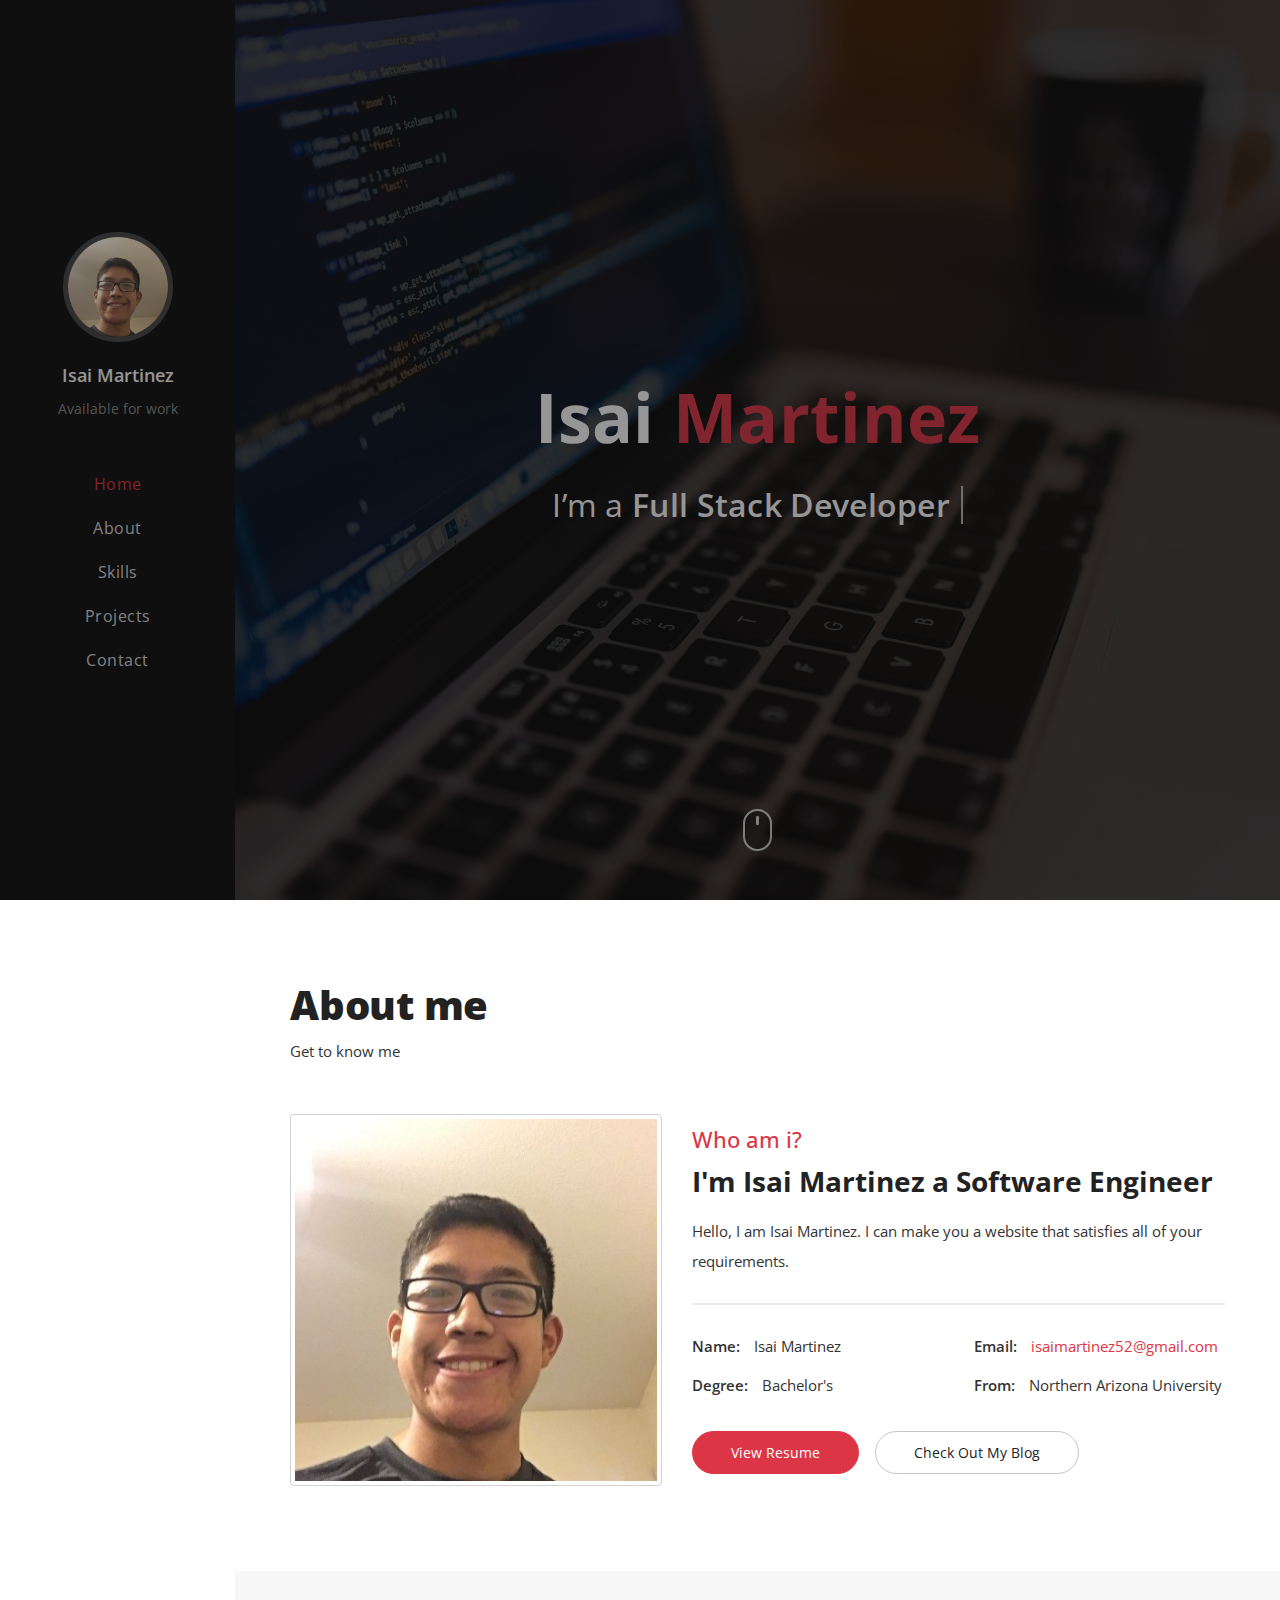
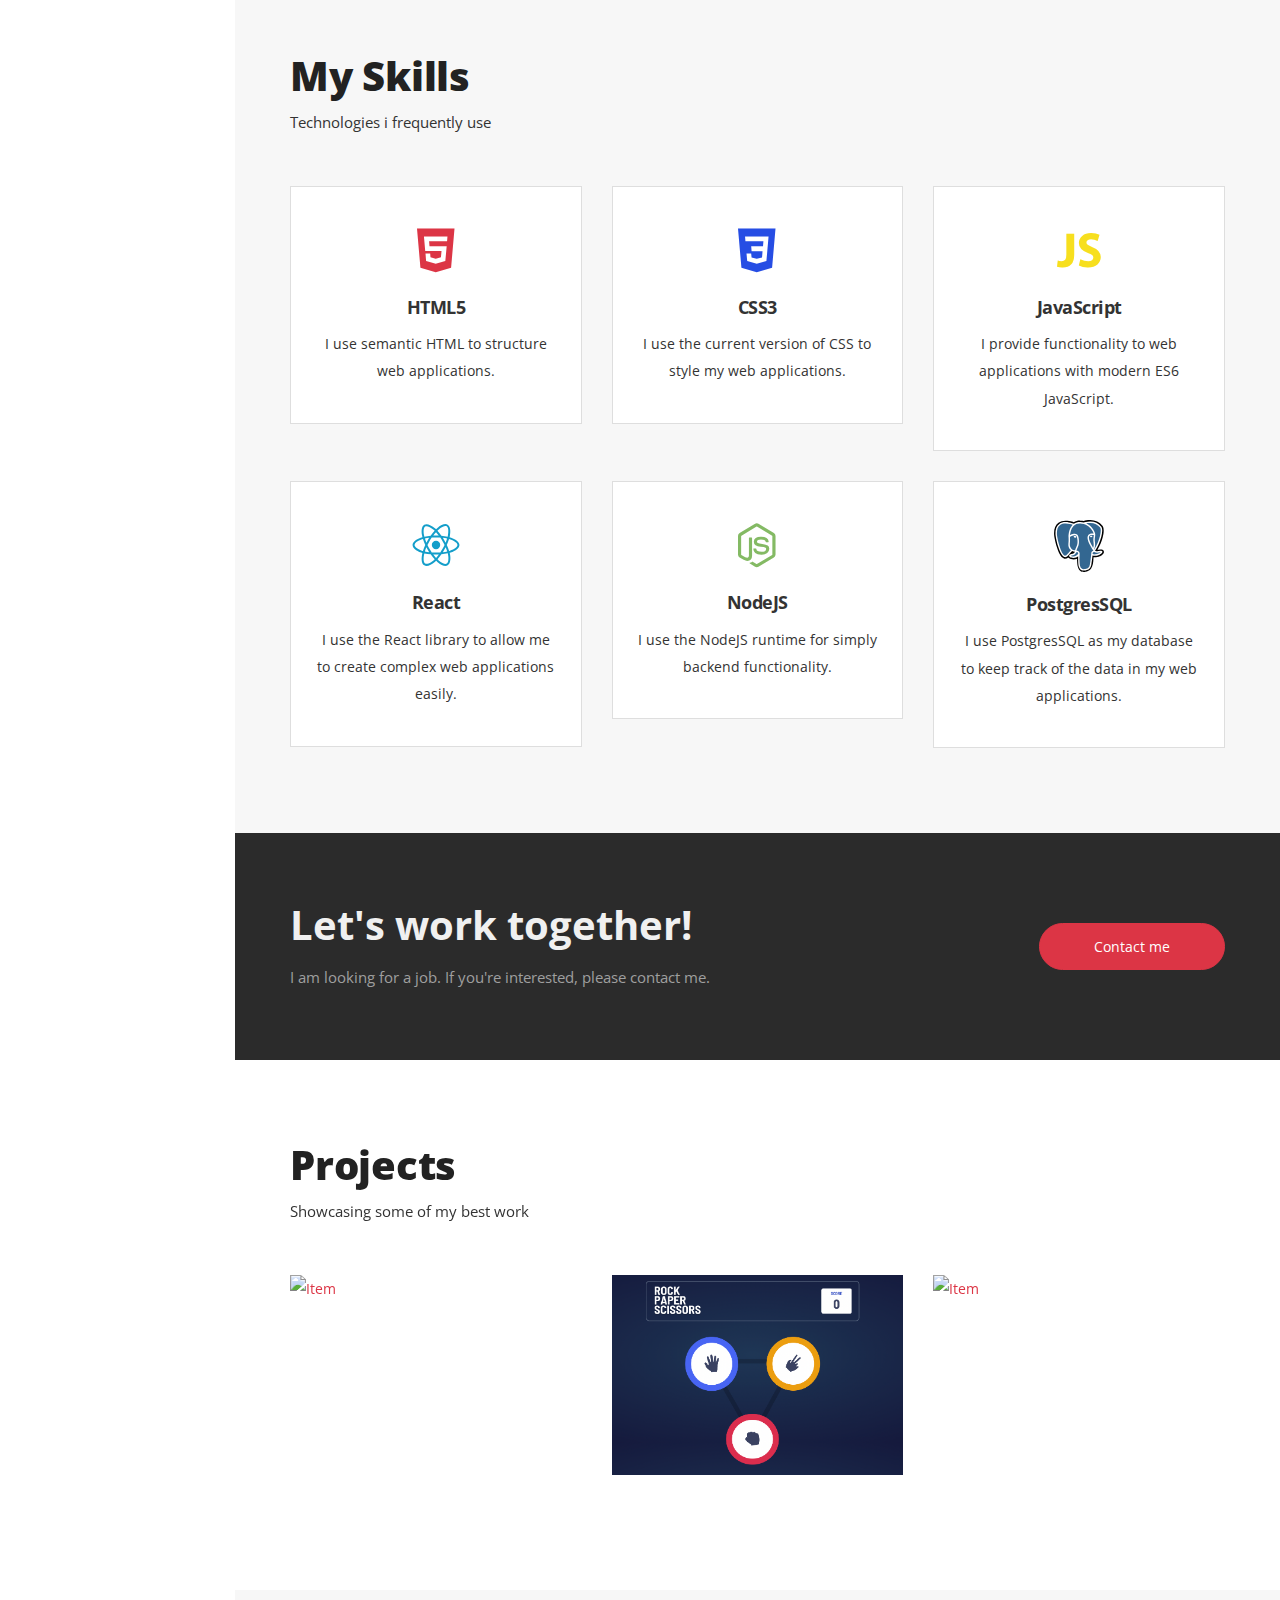
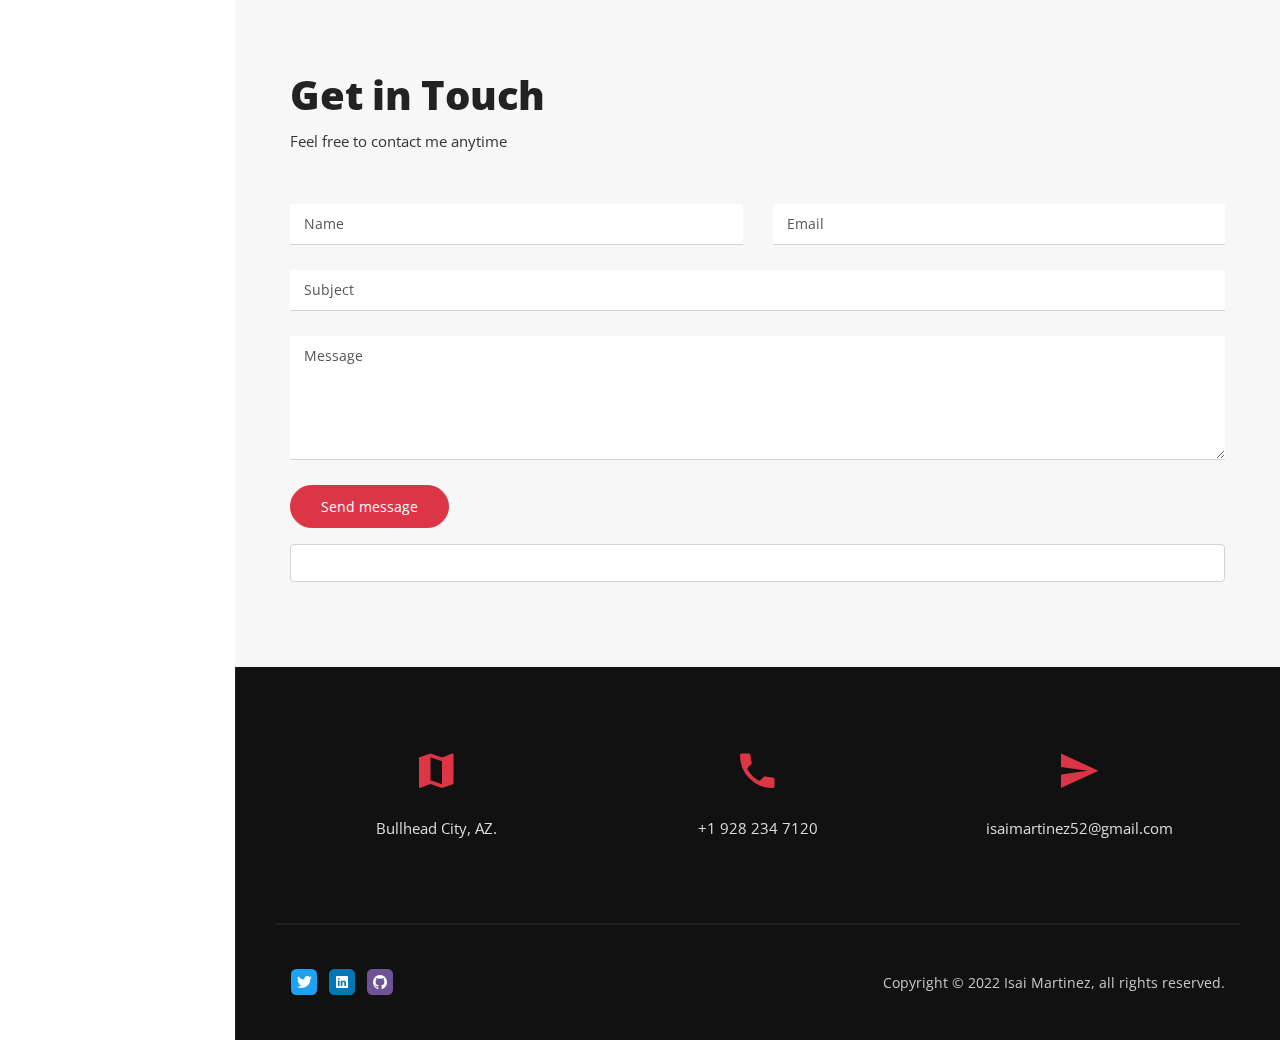
==== index.html @ 7ba19790 "got rid of template folder" ====
<!DOCTYPE html>
<html lang="zxx">
  <head>
    <!-- Required meta tags-->
    <meta charset="utf-8" />
    <!-- Title-->
    <title>Isai Martinez</title>
    <!-- Description-->
    <meta
      name="description"
      content=" Personal Portfolio / Resume / CV / vCard Template"
    />
    <meta
      name="viewport"
      content="width=device-width, initial-scale=1, shrink-to-fit=no"
    />
    <!-- Favicons-->
    <link
      rel="apple-touch-icon"
      sizes="180x180"
      href="img/favicons/apple-touch-icon.png"
    />
    <link
      rel="icon"
      type="image/png"
      sizes="32x32"
      href="img/favicons/icon.png"
    />
    <link
      rel="icon"
      type="image/png"
      sizes="16x16"
      href="img/favicons/icon.png"
    />
    <!-- Web fonts-->
    <link
      href="https://fonts.googleapis.com/css?family=Open+Sans:300,300i,400,400i,600,600i,700,700i,800,800i"
      rel="stylesheet"
    />
    <!-- CSS vendors-->
    <link rel="stylesheet" href="css/bootstrap-custom.css" />
    <link rel="stylesheet" href="css/ionicons.min.css" />
    <link rel="stylesheet" href="css/owl.carousel.min.css" />
    <link rel="stylesheet" href="css/owl.theme.default.min.css" />
    <link rel="stylesheet" href="css/simplebar.min.css" />
    <link rel="stylesheet" href="css/jquery.mb.YTPlayer.min.css" />
    <!-- Main CSS-->
    <link rel="stylesheet" href="css/main.css" />
    <!-- CSS Color scheme-->
    <link id="color-scheme" rel="stylesheet" href="css/colors/main-red.css" />
  </head>

  <body>
    <!-- Preloader-->
    <div class="preloader">
      <div class="preloader-block">
        <div class="preloader-icon">
          <span class="loading-dot loading-dot-1"></span
          ><span class="loading-dot loading-dot-2"></span
          ><span class="loading-dot loading-dot-3"></span>
        </div>
      </div>
    </div>
    <div class="main-wrapper">
      <!-- Sidebar-->
      <header>
        <nav class="navbar d-md-block d-lg-none fixed-top mobile-navbar">
          <button
            class="navbar-toggler mr-auto"
            type="button"
            data-toggle="collapse"
            data-target="#mobileNavbarSupportedContent"
            aria-controls="mobileNavbarSupportedContent"
            aria-expanded="false"
            aria-label="Toggle navigation"
          >
            <span class="nav-btn">Menu</span>
          </button>
          <div
            class="collapse navbar-collapse order-1"
            id="mobileNavbarSupportedContent"
          >
            <ul class="navbar-nav mr-auto"></ul>
          </div>
        </nav>
        <nav class="sidebar" data-simplebar>
          <div class="sidebar-header">
            <a href="#home" data-scroll
              ><img
                class="img-fluid sidebar-avatar"
                src="img/profile-image.jpg"
                alt="Profile avatar" /></a
            ><span class="sidebar-name">Isai Martinez</span>
            <p class="sidebar-status">Available for work</p>
          </div>
          <div class="sidebar-menu">
            <ul class="list-unstyled list-menu">
              <li>
                <a class="nav-link" href="#home-area" data-scroll>Home</a>
              </li>
              <li>
                <a class="nav-link" href="#about-area" data-scroll>About</a>
              </li>
              <li>
                <a class="nav-link" href="#skills-area" data-scroll>Skills</a>
              </li>
              <li>
                <a class="nav-link" href="#portfolio-area" data-scroll
                  >Projects</a
                >
              </li>
              <li>
                <a class="nav-link" href="#contact-area" data-scroll>Contact</a>
              </li>
            </ul>
          </div>
        </nav>
      </header>
      <div class="sections-wrapper">
        <!-- Sections-->
        <!-- Home-->
        <section
          class="home-area element-cover-bg"
          id="home-area"
          style="background-image: url(img/coding.jpg)"
        >
          <div class="container h-100">
            <div class="row h-100 align-items-center justify-content-center">
              <div class="col-12 col-lg-8 home-content text-center">
                <h1 class="home-name">Isai <span>Martinez</span></h1>
                <h4 class="cd-headline clip home-headline">
                  I’m a
                  <span class="cd-words-wrapper single-headline"
                    ><b class="is-visible">Full Stack Developer</b
                    ><b>Software Engineer</b><b>Web Developer</b></span
                  >
                  <!-- <span class="cd-words-wrapper single-headline"
                    ><b class="is-visible">Frontend Developer</b
                    ><b>Software Engineer</b><b>Web Developer</b></span
                  > -->
                </h4>
              </div>
              <a href="#about-area" data-scroll>
                <div class="home-mouse">
                  <div class="mouse-shape">
                    <div class="mouse-wheel"></div>
                  </div>
                </div>
              </a>
            </div>
          </div>
        </section>
        <!-- About-->
        <section class="single-section about-area" id="about-area">
          <div class="container">
            <div class="row">
              <div class="col-12">
                <div class="section-heading">
                  <h2 class="section-title">About me</h2>
                  <p class="section-description">Get to know me</p>
                </div>
              </div>
            </div>
            <div class="row align-items-center">
              <!-- Picture part-->
              <div class="col-12 col-lg-5 about-img">
                <img
                  class="img-fluid img-thumbnail"
                  src="img/profile-image.jpg"
                  alt="About Picture"
                />
              </div>
              <!-- Content part-->
              <div class="col-12 col-lg-7 about-content">
                <div class="content-block">
                  <h2 class="content-subtitle">Who am i?</h2>
                  <h6 class="content-title">
                    I'm Isai Martinez a Software Engineer
                  </h6>
                  <div class="content-description">
                    <p>
                      Hello, I am Isai Martinez. I can make you a website that
                      satisfies all of your requirements.
                    </p>
                  </div>
                  <address class="content-info">
                    <div class="row">
                      <div class="col-12 col-md-6 single-info">
                        <span>Name:</span>
                        <p>Isai Martinez</p>
                      </div>
                      <div class="col-12 col-md-6 single-info">
                        <span>Email:</span>
                        <p>
                          <a href="mailto:isaimartinez52@gmail.com"
                            >isaimartinez52@gmail.com</a
                          >
                        </p>
                      </div>
                    </div>
                    <div class="row">
                      <div class="col-12 col-md-6 single-info">
                        <span>Degree:</span>
                        <p>Bachelor's</p>
                      </div>
                      <div class="col-12 col-md-6 single-info">
                        <span>From:</span>
                        <p>Northern Arizona University</p>
                      </div>
                    </div>
                  </address>
                  <a
                    class="btn content-download button-main button-scheme"
                    href="https://drive.google.com/file/d/1194c9HT_5gYVTEIcf_5zC2r3BrUwbaqr/view?usp=sharing"
                    role="button"
                    >View Resume</a
                  ><a
                    class="btn content-work button-main"
                    data-scroll=""
                    href="https://isaislearningspot.hashnode.dev/"
                    role="button"
                    >Check Out My Blog</a
                  >
                </div>
              </div>
            </div>
          </div>
        </section>
        <!-- Services-->
        <section class="single-section alt-bg services-area" id="skills-area">
          <div class="container">
            <div class="row">
              <div class="col-12">
                <div class="section-heading">
                  <h2 class="section-title">My Skills</h2>
                  <p class="section-description">
                    Technologies i frequently use
                  </p>
                </div>
              </div>
            </div>
            <div class="row">
              <!-- Single service-->
              <div class="col-12 col-md-6 col-lg-4">
                <div class="single-service">
                  <i class="icon service-icon ion-logo-html5"></i>
                  <h6 class="service-title">HTML5</h6>
                  <p class="service-description">
                    I use semantic HTML to structure web applications.
                  </p>
                </div>
              </div>
              <!-- Single service-->
              <div class="col-12 col-md-6 col-lg-4">
                <div class="single-service">
                  <i
                    style="color: #264de4"
                    class="icon service-icon ion-logo-css3"
                  ></i>
                  <h6 class="service-title">CSS3</h6>
                  <p class="service-description">
                    I use the current version of CSS to style my web
                    applications.
                  </p>
                </div>
              </div>
              <!-- Single service-->
              <div class="col-12 col-md-6 col-lg-4">
                <div class="single-service">
                  <i
                    style="color: #f7df1e"
                    class="icon service-icon ion-logo-javascript"
                  ></i>
                  <h6 class="service-title">JavaScript</h6>
                  <p class="service-description">
                    I provide functionality to web applications with modern ES6
                    JavaScript.
                  </p>
                </div>
              </div>
              <!-- Single service-->
              <div class="col-12 col-md-6 col-lg-4">
                <div class="single-service mb-lg-0">
                  <img
                    src="img/logo-react.svg"
                    alt="react"
                    style="width: 50px"
                    class="icon service-icon"
                  />
                  <h6 class="service-title">React</h6>
                  <p class="service-description">
                    I use the React library to allow me to create complex web
                    applications easily.
                  </p>
                </div>
              </div>
              <!-- Single service-->
              <div class="col-12 col-md-6 col-lg-4">
                <div class="single-service mb-md-0">
                  <i
                    style="color: #84ba64"
                    class="icon service-icon ion-logo-nodejs"
                  ></i>
                  <h6 class="service-title">NodeJS</h6>
                  <p class="service-description">
                    I use the NodeJS runtime for simply backend functionality.
                  </p>
                </div>
              </div>
              <!-- Single service-->
              <div class="col-12 col-md-6 col-lg-4">
                <div class="single-service mb-0">
                  <img
                    src="img/postgresql.svg"
                    alt="react"
                    style="width: 50px"
                    class="iccon service-icon"
                  />
                  <h6 class="service-title">PostgresSQL</h6>
                  <p class="service-description">
                    I use PostgresSQL as my database to keep track of the data
                    in my web applications.
                  </p>
                </div>
              </div>
            </div>
          </div>
        </section>
        <!-- Hire-->
        <section
          class="single-section element-cover-bg hire-area"
          id="hire-area"
          style="background-image: url(img/hire.jpg)"
        >
          <div class="container">
            <div class="row row-custom">
              <div class="col-12 col-md-8 content-part">
                <h1 class="hire-title">Let's work together!</h1>
                <p class="hire-description">
                  I am looking for a job. If you're interested, please contact
                  me.
                </p>
              </div>
              <div class="col-12 col-md-4 button-part">
                <a
                  class="btn hire-btn button-main button-scheme"
                  data-scroll=""
                  href="#contact-area"
                  role="button"
                  >Contact me</a
                >
              </div>
            </div>
          </div>
        </section>
        <!-- Projects-->
        <section class="single-section portfolio-area" id="portfolio-area">
          <div class="container">
            <div class="row">
              <div class="col-12">
                <div class="section-heading">
                  <h2 class="section-title">Projects</h2>
                  <p class="section-description">
                    Showcasing some of my best work
                  </p>
                </div>
              </div>
            </div>

            <!-- Thumbnail list-->
            <div class="portfolio-grid row">
              <!-- Single item-->
              <div class="single-item col-6 col-lg-4 design">
                <a class="portfolio-item" href="#item-1">
                  <div class="portfolio-wrapper">
                    <img
                      class="img-fluid"
                      alt="Item"
                      src="img/project-1/p-1-1.png"
                    />
                    <div class="item-content">
                      <h6 class="content-title">Cuisine Restaurant</h6>
                      <span class="content-more">More Info</span>
                    </div>
                  </div>
                </a>
              </div>
              <!-- Single item-->
              <div class="single-item col-6 col-lg-4 photos">
                <a class="portfolio-item" href="#item-2">
                  <div class="portfolio-wrapper">
                    <img
                      class="img-fluid"
                      alt="Item"
                      src="img/project-2/p-2-1.png"
                    />
                    <div class="item-content">
                      <h6 class="content-title">Rock Paper Scissors</h6>
                      <span class="content-more">More Info</span>
                    </div>
                  </div>
                </a>
              </div>
              <!-- Single item-->
              <div class="single-item col-6 col-lg-4 design">
                <a class="portfolio-item" href="#item-3">
                  <div class="portfolio-wrapper">
                    <img
                      class="img-fluid"
                      alt="Item"
                      src="img/project-3/p-3-1.png"
                    />
                    <div class="item-content">
                      <h6 class="content-title">Hair Salon</h6>
                      <span class="content-more">More Info</span>
                    </div>
                  </div>
                </a>
              </div>
            </div>
          </div>
          <!-- Single lightbox-->
          <div class="lightbox-wrapper" id="item-1">
            <div class="f-basis-100">
              <div
                class="lightbox-close"
                data-modal-close=""
                style="margin-right: 0px"
              >
                <span class="close-btn"><span class="btn-line"></span></span>
              </div>
            </div>
            <div class="container">
              <div class="row">
                <div class="col-12 col-lg-5">
                  <div class="lightbox-gallery owl-carousel owl-theme">
                    <img
                      class="img-fluid item-img"
                      alt="Item"
                      src="img/project-1/p-1-1.png"
                    /><img
                      class="img-fluid item-img"
                      alt="Item"
                      src="img/project-1/p-1-2.png"
                    /><img
                      class="img-fluid item-img"
                      alt="Item"
                      src="img/project-1/p-1-3.png"
                    />
                  </div>
                </div>
                <div class="col-12 col-lg-7">
                  <div class="lightbox-content">
                    <h3 class="content-title">Cuisine Restaurant</h3>
                    <div class="content-description">
                      <p>
                        Restaurant website that displays some of the menu items
                        that this restaurant offers, it lays out some background
                        images in a clean way.
                      </p>
                      <p>
                        This site is also responsive meaning that it also works
                        and looks great on a mobile or tablet device.
                      </p>
                    </div>
                    <ul class="list-inline content-info">
                      <li class="list-inline-item single-info">
                        <span>Date:</span>
                        <p>20 March, 2022</p>
                      </li>
                      <li class="list-inline-item single-info">
                        <span>Technologies:</span>
                        <p>HTML5, CSS, JS</p>
                      </li>
                    </ul>
                    <a
                      class="btn content-btn button-main button-scheme"
                      href="https://im8065.github.io/cuisine-restaurant/"
                      role="button"
                      >Visit Project</a
                    >

                    <a
                      class="btn content-work button-main"
                      href="https://github.com/IM8065/cuisine-restaurant"
                      role="button"
                      >Visit Github</a
                    >
                  </div>
                </div>
              </div>
            </div>
          </div>
          <div class="lightbox-wrapper" id="item-2">
            <div class="f-basis-100">
              <div
                class="lightbox-close"
                data-modal-close=""
                style="margin-right: 0px"
              >
                <span class="close-btn"><span class="btn-line"></span></span>
              </div>
            </div>
            <div class="container">
              <div class="row">
                <div class="col-12 col-lg-5">
                  <div class="lightbox-gallery owl-carousel owl-theme">
                    <img
                      class="img-fluid item-img"
                      alt="Item"
                      src="img/project-2/p-2-1.png"
                    /><img
                      class="img-fluid item-img"
                      alt="Item"
                      src="img/project-2/p-2-2.png"
                    /><img
                      class="img-fluid item-img"
                      alt="Item"
                      src="img/project-2/p-2-3.png"
                    />
                  </div>
                </div>
                <div class="col-12 col-lg-7">
                  <div class="lightbox-content">
                    <h3 class="content-title">Rock Paper Scissors</h3>
                    <div class="content-description">
                      <p>
                        Fun game which implements the functionality of the
                        classic rock paper scissors game, play against the
                        computer and try to beat them. This game keeps track of
                        your score and also has a reminder of the rules of the
                        game in case you need it.
                      </p>
                      <p>
                        This site is also implemented to look good on any mobile
                        device, so you don't have to switch devices to enjoy the
                        game.
                      </p>
                    </div>
                    <ul class="list-inline content-info">
                      <li class="list-inline-item single-info">
                        <span>Date:</span>
                        <p>20 March, 2022</p>
                      </li>
                      <li class="list-inline-item single-info">
                        <span>Technologies:</span>
                        <p>HTML5, CSS, JS</p>
                      </li>
                    </ul>
                    <a
                      class="btn content-btn button-main button-scheme"
                      href="https://im8065.github.io/rock-paper-scissors/"
                      role="button"
                      >Visit Project</a
                    >

                    <a
                      class="btn content-work button-main"
                      href="https://github.com/IM8065/rock-paper-scissors"
                      role="button"
                      >Visit Github</a
                    >
                  </div>
                </div>
              </div>
            </div>
          </div>

          <div class="lightbox-wrapper" id="item-3">
            <div class="f-basis-100">
              <div
                class="lightbox-close"
                data-modal-close=""
                style="margin-right: 0px"
              >
                <span class="close-btn"><span class="btn-line"></span></span>
              </div>
            </div>

            <div class="container">
              <div class="row">
                <div class="col-12 col-lg-5">
                  <div class="lightbox-gallery owl-carousel owl-theme">
                    <img
                      class="img-fluid item-img"
                      alt="Item"
                      src="img/project-3/p-3-1.png"
                    /><img
                      class="img-fluid item-img"
                      alt="Item"
                      src="img/project-3/p-3-2.png"
                    /><img
                      class="img-fluid item-img"
                      alt="Item"
                      src="img/project-3/p-3-3.png"
                    />
                  </div>
                </div>
                <div class="col-12 col-lg-7">
                  <div class="lightbox-content">
                    <h3 class="content-title">Hair Salon</h3>
                    <div class="content-description">
                      <p>
                        Sample hair salon website that has nice images of the
                        hair salon setup. It displays the different services
                        that the salon offers, to really reel the customers in.
                      </p>
                      <p>
                        Once again, this website keeps in mind responsiveness to
                        work on any device.
                      </p>
                    </div>
                    <ul class="list-inline content-info">
                      <li class="list-inline-item single-info">
                        <span>Date:</span>
                        <p>20 March, 2022</p>
                      </li>
                      <li class="list-inline-item single-info">
                        <span>Technologies:</span>
                        <p>HTML5, CSS, JS</p>
                      </li>
                    </ul>
                    <a
                      class="btn content-btn button-main button-scheme"
                      href="https://im8065.github.io/hair-salon/"
                      role="button"
                      >Visit Project</a
                    >

                    <a
                      class="btn content-work button-main"
                      href="https://github.com/IM8065/hair-salon"
                      role="button"
                      >Visit Github</a
                    >
                  </div>
                </div>
              </div>
            </div>
          </div>
        </section>

        <!-- Contact-->
        <section class="single-section contact-area alt-bg" id="contact-area">
          <div class="container">
            <div class="row">
              <div class="col-12">
                <div class="section-heading">
                  <h2 class="section-title">Get in Touch</h2>
                  <p class="section-description">
                    Feel free to contact me anytime
                  </p>
                </div>
              </div>
            </div>
            <div class="row">
              <!-- Contact form-->
              <div class="col-12">
                <form
                  class="contact-form"
                  id="contact-form"
                  action="POST"
                  method="post"
                  data-netlify="true"
                  data-netlify-recaptcha="true"
                >
                  <div class="row">
                    <div class="col-12 col-md-6 form-group">
                      <input
                        class="form-control"
                        id="contact-name"
                        type="text"
                        name="name"
                        placeholder="Name"
                        required=""
                      />
                    </div>
                    <div class="col-12 col-md-6 form-group">
                      <input
                        class="form-control"
                        id="contact-email"
                        type="email"
                        name="email"
                        placeholder="Email"
                        required=""
                      />
                    </div>
                    <div class="col-12 form-group">
                      <input
                        class="form-control"
                        id="contact-subject"
                        type="text"
                        name="subject"
                        placeholder="Subject"
                        required=""
                      />
                    </div>
                    <div class="col-12 form-group form-message">
                      <textarea
                        class="form-control"
                        id="contact-message"
                        name="message"
                        placeholder="Message"
                        rows="5"
                        required=""
                      ></textarea>
                    </div>
                    <div class="col-12 form-submit">
                      <button
                        class="btn button-main button-scheme"
                        id="contact-submit"
                        type="submit"
                      >
                        Send message
                      </button>
                      <div
                        class="form-control mt-3"
                        data-netlify-recaptcha="true"
                      ></div>
                      <p class="contact-feedback"></p>
                    </div>
                  </div>
                </form>
              </div>
            </div>
          </div>
        </section>
        <!-- Footer-->
        <footer class="footer-area single-section">
          <div class="container">
            <div class="row contact-info">
              <div class="col-12 col-sm-4">
                <div class="single-info">
                  <i class="info-icon icon ion-md-map"></i>
                  <p class="info-content">
                    <a
                      href="https://goo.gl/maps/2YAGiugG47VAS17g7"
                      target="_blank"
                      >Bullhead City, AZ.</a
                    >
                  </p>
                </div>
              </div>
              <div class="col-12 col-sm-4">
                <div class="single-info">
                  <i class="info-icon icon ion-md-call"></i>
                  <p class="info-content">
                    <a href="tel:+19282347120">+1 928 234 7120</a>
                  </p>
                </div>
              </div>
              <div class="col-12 col-sm-4">
                <div class="single-info">
                  <i class="info-icon icon ion-md-send"></i>
                  <p class="info-content">
                    <a href="mailto:isaimartinez52@gmail.com"
                      >isaimartinez52@gmail.com</a
                    >
                  </p>
                </div>
              </div>
            </div>
            <div class="row mini-footer">
              <div class="social-medias col-12 col-lg-5">
                <a
                  class="twitter"
                  target="_blank"
                  href="https://twitter.com/wapoisai"
                  ><i class="icon ion-logo-twitter"></i></a
                ><a
                  class="linkedin"
                  target="_blank"
                  href="https://www.linkedin.com/in/isai-martinez-0139281b7/"
                  ><i class="icon ion-logo-linkedin"></i></a
                ><a
                  class="github"
                  target="_blank"
                  href="https://github.com/IM8065"
                  ><i class="icon ion-logo-github"></i
                ></a>
              </div>
              <p class="copyright-notice col-12 col-lg-7">
                Copyright © 2022 Isai Martinez, all rights reserved.
              </p>
            </div>
          </div>
        </footer>
      </div>
    </div>
    <!-- Scripts-->
    <script src="js/jquery.min.js"></script>
    <script src="js/bootstrap.bundle.min.js"></script>
    <script src="js/isotope.pkgd.min.js"></script>
    <script src="js/animatedModal.js"></script>
    <script src="js/owl.carousel.min.js"></script>
    <script src="js/simplebar.min.js"></script>
    <script src="js/jquery.mb.YTPlayer.min.js"></script>
    <script src="js/particles.js"></script>
    <script src="js/main.js"></script>
    <!-- Custom JS (Add your custom JS scripts to this file)-->
    <script src="js/custom.js"></script>
  </body>
</html>
---- css/simplebar.min.css ----
[data-simplebar]{position:relative;flex-direction:column;flex-wrap:wrap;justify-content:flex-start;align-content:flex-start;align-items:flex-start}.simplebar-wrapper{overflow:hidden;width:inherit;height:inherit;max-width:inherit;max-height:inherit}.simplebar-mask{direction:inherit;position:absolute;overflow:hidden;padding:0;margin:0;left:0;top:0;bottom:0;right:0;width:auto!important;height:auto!important;z-index:0}.simplebar-offset{direction:inherit!important;box-sizing:inherit!important;resize:none!important;position:absolute;top:0;left:0;bottom:0;right:0;padding:0;margin:0;-webkit-overflow-scrolling:touch}.simplebar-content-wrapper{direction:inherit;box-sizing:border-box!important;position:relative;display:block;height:100%;width:auto;visibility:visible;overflow:auto;max-width:100%;max-height:100%}.simplebar-content:after,.simplebar-content:before{content:' ';display:table}.simplebar-placeholder{max-height:100%;max-width:100%;width:100%;pointer-events:none}.simplebar-height-auto-observer-wrapper{box-sizing:inherit!important;height:100%;width:100%;max-width:1px;position:relative;float:left;max-height:1px;overflow:hidden;z-index:-1;padding:0;margin:0;pointer-events:none;flex-grow:inherit;flex-shrink:0;flex-basis:0}.simplebar-height-auto-observer{box-sizing:inherit;display:block;opacity:0;position:absolute;top:0;left:0;height:1000%;width:1000%;min-height:1px;min-width:1px;overflow:hidden;pointer-events:none;z-index:-1}.simplebar-track{z-index:1;position:absolute;right:0;bottom:0;pointer-events:none;overflow:hidden}[data-simplebar].simplebar-dragging .simplebar-track{pointer-events:all}.simplebar-scrollbar{position:absolute;right:2px;width:7px;min-height:10px}.simplebar-scrollbar:before{position:absolute;content:'';background:#000;border-radius:7px;left:0;right:0;opacity:0;transition:opacity .2s linear}.simplebar-track .simplebar-scrollbar.simplebar-visible:before{opacity:.5;transition:opacity 0s linear}.simplebar-track.simplebar-vertical{top:0;width:11px}.simplebar-track.simplebar-vertical .simplebar-scrollbar:before{top:2px;bottom:2px}.simplebar-track.simplebar-horizontal{left:0;height:11px}.simplebar-track.simplebar-horizontal .simplebar-scrollbar:before{height:100%;left:2px;right:2px}.simplebar-track.simplebar-horizontal .simplebar-scrollbar{right:auto;left:0;top:2px;height:7px;min-height:0;min-width:10px;width:auto}[data-simplebar-direction=rtl] .simplebar-track.simplebar-vertical{right:auto;left:0}.hs-dummy-scrollbar-size{direction:rtl;position:fixed;opacity:0;visibility:hidden;height:500px;width:500px;overflow-y:hidden;overflow-x:scroll}
---- css/main.css ----
/*!
  * Item: CodeX
  * Description:  Personal Portfolio / Resume / CV / vCard Template
  * Author/Developer: Exill
  * Author/Developer URL: https://themeforest.net/user/exill
  * Version: v1.0.0
  * License: Themeforest Standard Licenses: https://themeforest.net/licenses
  */

/*----------- Table of Contents -----------*/
/**
 * Globals
 * Preloader
 * Sidebar
 * Home
 * About
 * Services
 * Hire
 * Portfolio
 * Testimonials
 * Blog
 * Contact
 * Footer
 */
/*----------- Globals -----------*/
/* Disable outline */
:focus {
  outline: none;
}

::-moz-focus-inner {
  border: 0;
}

/* Body */
body {
  background-color: #fff;
  color: #333;
  font-family: "Open Sans", sans-serif;
  font-size: 14px;
  font-weight: 400;
  line-height: 1.95;
  position: relative;
}

/* Typography */
i.icon {
  line-height: 100%;
}

h1,
h2,
h3,
h4,
h5,
h6,
.h1,
.h2,
.h3,
.h4,
.h5,
.h6 {
  color: #222;
}

b {
  font-weight: bold;
}

/* Other elements */
a {
  transition: all 0.15s ease-in-out;
}

a:hover,
a:focus {
  text-decoration: none;
}

hr {
  border-top: 3px solid #e6e6e6;
  margin: 0;
}

.anchor-basic {
  color: #222;
}

.anchor-basic:hover,
.anchor-basic:focus {
  color: black;
}

/* Buttons */
.button-main {
  background-color: #fff;
  border: 1px solid #c5c5c5;
  border-radius: 30px;
  color: #222;
  font-size: 14px;
  padding: 10px 38px;
}

.button-main:focus {
  background-color: #bfbfbf;
  border: 1px solid #c5c5c5;
  box-shadow: none;
}

.button-main.button-scheme {
  color: #fff;
}

/* Section, title & description styles */
.single-section {
  background-color: #fff;
  padding: 85px 40px;
}

.single-section.alt-bg {
  background-color: #f7f7f7;
}

.single-section .section-heading {
  margin-bottom: 48px;
  text-align: left;
}

.single-section .section-heading > .section-title {
  display: inline-block;
  font-size: 40px;
  font-weight: 800;
  letter-spacing: -0.25px;
  line-height: 100%;
  margin-bottom: 12px;
  position: relative;
  z-index: 9;
}

.single-section .section-heading > .section-description {
  font-size: 15px;
}

.single-section .section-heading.heading-center {
  text-align: center;
}

.single-section.element-cover-bg .section-heading > .section-title,
.single-section.element-cover-bg .section-heading > .section-description {
  color: #fff;
}

@media (max-width: 767.98px) {
  .single-section .section-heading > .section-description {
    font-size: 14px;
  }
}

@media (max-width: 575.98px) {
  .single-section {
    padding: 65px 15px;
  }

  .single-section .section-heading > .section-title {
    font-size: 34px;
  }
}

/* Overlay background */
.element-cover-bg {
  background-position: 50% 0;
  background-repeat: no-repeat;
  background-size: cover;
  position: relative;
}

.element-cover-bg:before {
  content: "";
  height: 100%;
  left: 0;
  position: absolute;
  top: 0;
  width: 100%;
}

/* Animations */
@-webkit-keyframes fadeIn {
  from {
    opacity: 0;
  }

  to {
    opacity: 1;
  }
}

@keyframes fadeIn {
  from {
    opacity: 0;
  }

  to {
    opacity: 1;
  }
}

.fadeIn {
  -webkit-animation-name: fadeIn;
  animation-name: fadeIn;
}

@-webkit-keyframes fadeOut {
  from {
    opacity: 1;
  }

  to {
    opacity: 0;
  }
}

@keyframes fadeOut {
  from {
    opacity: 1;
  }

  to {
    opacity: 0;
  }
}

.fadeOut {
  -webkit-animation-name: fadeOut;
  animation-name: fadeOut;
}

/* General styles */
.f-basis-100 {
  -ms-flex-preferred-size: 100%;
  flex-basis: 100%;
}

.owl-theme .owl-dots .owl-dot {
  outline: 0;
}

/* Sidebar & Main Wrapper styles */
.main-wrapper .sidebar {
  height: 100%;
  left: 0;
  position: fixed;
  top: 0;
  width: 235px;
  z-index: 999;
}

.main-wrapper .sections-wrapper {
  padding-left: 235px;
  position: relative;
}

@media (max-width: 991.98px) {
  .main-wrapper .sidebar {
    left: -235px;
  }

  .main-wrapper .sections-wrapper {
    padding-left: 0;
  }
}

/*----------- Preloader -----------*/
.preloader {
  background-color: #0e0e0e;
  height: 100%;
  position: fixed;
  top: 0;
  width: 100%;
  z-index: 99999;
}

.preloader .preloader-block {
  -webkit-transform: translate(50%, 50%);
  bottom: 50%;
  position: fixed;
  right: 50%;
  transform: translate(50%, 50%);
  z-index: 3000;
}

.preloader .preloader-block .preloader-icon .loading-dot {
  background-color: #fff;
  border-radius: 50%;
  display: inline-block;
  height: 13px;
  width: 13px;
}

.preloader .preloader-block .preloader-icon .loading-dot.loading-dot-1 {
  -webkit-animation: 1.2s grow ease-in-out infinite;
  animation: 1.2s grow ease-in-out infinite;
}

.preloader .preloader-block .preloader-icon .loading-dot.loading-dot-2 {
  -webkit-animation: 1.2s grow ease-in-out infinite 0.15555s;
  animation: 1.2s grow ease-in-out infinite 0.15555s;
  margin: 0 14px;
}

.preloader .preloader-block .preloader-icon .loading-dot.loading-dot-3 {
  -webkit-animation: 1.2s grow ease-in-out infinite 0.3s;
  animation: 1.2s grow ease-in-out infinite 0.3s;
}

@-webkit-keyframes grow {
  0%,
  40%,
  100% {
    -webkit-transform: scale(0);
    transform: scale(0);
  }

  40% {
    -webkit-transform: scale(1);
    transform: scale(1);
  }
}

@keyframes grow {
  0%,
  40%,
  100% {
    -webkit-transform: scale(0);
    transform: scale(0);
  }

  40% {
    -webkit-transform: scale(1);
    transform: scale(1);
  }
}

/*----------- Sidebar -----------*/
.sidebar {
  background-color: #111;
}

.sidebar .sidebar-header {
  padding-bottom: 60px;
  padding-top: 24px;
  text-align: center;
}

.sidebar .sidebar-header .sidebar-avatar {
  border: 5px solid #484848;
  border-radius: 50%;
  margin-bottom: 16px;
  width: 110px;
}

.sidebar .sidebar-header .sidebar-name {
  color: #fff;
  display: block;
  font-size: 18px;
  font-weight: 600;
  margin-bottom: 8px;
}

.sidebar .sidebar-header .sidebar-status {
  color: #8a8a8a;
  display: block;
  line-height: 100%;
  margin-bottom: 0;
  margin-top: 9px;
}

.sidebar .sidebar-menu {
  padding-bottom: 24px;
}

.sidebar .sidebar-menu .list-menu {
  margin-bottom: 0;
  text-align: center;
}

.sidebar .sidebar-menu .list-menu li {
  line-height: 100%;
}

.sidebar .sidebar-menu .list-menu li:not(:last-child) {
  margin-bottom: 28px;
}

.sidebar .sidebar-menu .list-menu .nav-link {
  color: rgba(232, 232, 232, 0.95);
  font-size: 16px;
  letter-spacing: 0.5px;
  line-height: 100%;
  padding: 0;
}

.sidebar .simplebar-content-wrapper {
  -ms-flex-align: center;
  -ms-flex-pack: center;
  -ms-flex-wrap: wrap;
  align-items: center;
  display: -ms-flexbox;
  display: flex;
  flex-wrap: wrap;
  justify-content: center;
}

.sidebar .simplebar-track .simplebar-scrollbar:before {
  background: #fff;
}

.sidebar .simplebar-track .simplebar-scrollbar.simplebar-visible:before {
  opacity: 0.5;
}

.sidebar .simplebar-track.simplebar-vertical {
  width: 10px;
}

.sidebar .simplebar-track.simplebar-vertical .simplebar-scrollbar {
  height: auto;
  width: 6px;
}

.sidebar .simplebar-track.simplebar-horizontal {
  height: 10px;
}

.sidebar .simplebar-track.simplebar-horizontal .simplebar-scrollbar {
  height: 6px;
  width: auto;
}

.mobile-navbar {
  padding: 14px 26px;
}

.mobile-navbar:before {
  background-color: #222;
  content: "";
  height: 58px;
  position: absolute;
  right: 0;
  top: 0;
  width: 100%;
}

.mobile-navbar .navbar-toggler {
  background-color: #333;
  border-color: #222;
  border-radius: 3px;
  display: block;
  font-size: 14px;
  outline: none;
  padding: 4px 10px;
  position: relative;
}

.mobile-navbar .navbar-toggler .nav-btn {
  color: rgba(255, 255, 255, 0.8);
  font-size: 14px;
  font-weight: 300;
  letter-spacing: 1px;
  line-height: 20px;
}

.mobile-navbar .navbar-collapse .navbar-nav {
  background-color: #222;
  padding: 8px 20px;
  position: relative;
  top: 8px;
  width: 200px;
  z-index: 2;
}

.mobile-navbar .navbar-collapse .navbar-nav .nav-link {
  color: rgba(255, 255, 255, 0.6);
  font-size: 14px;
  font-weight: 400;
  padding: 7px 0;
}

.mobile-navbar .navbar-collapse .navbar-nav .nav-link:hover,
.mobile-navbar .navbar-collapse .navbar-nav .nav-link:focus {
  color: #fff;
}

/*----------- Home -----------*/
.home-area {
  background-position: center center;
  height: 100vh;
}

.home-area:before {
  background-color: rgba(0, 0, 0, 0.68);
}

.home-area .home-name {
  color: #fff;
  font-size: 68px;
  font-weight: 700;
  letter-spacing: 0.3px;
  margin-bottom: 29px;
}

.home-area .home-headline {
  color: #fff;
  font-size: 32px;
  font-weight: 400;
  letter-spacing: 0.3px;
  margin-bottom: 0;
}

.home-area .home-headline .single-headline {
  display: inline-block;
  position: relative;
  text-align: left;
  vertical-align: top;
}

.home-area .home-headline .single-headline::after {
  background-color: #b9b9b9;
  content: "";
  height: 100%;
  position: absolute;
  right: 0;
  top: 0;
  width: 2px;
}

.home-area .home-headline .single-headline b {
  display: inline-block;
  font-weight: 600;
  left: 0;
  opacity: 0;
  position: absolute;
  top: 0;
  white-space: nowrap;
}

.home-area .home-headline .single-headline b.is-visible {
  opacity: 1;
  position: relative;
}

.home-area .home-mouse {
  bottom: 5.5%;
  left: 0;
  margin: 0 auto;
  position: absolute;
  right: 0;
  width: 29px;
}

.home-area .home-mouse .mouse-shape {
  background-color: rgba(0, 0, 0, 0.45);
  border: 2px solid transparent;
  border-color: #fff;
  border-radius: 25px;
  box-sizing: content-box;
  height: 28px;
  opacity: 0.8;
  padding: 5px 11px;
  width: 3px;
}

.home-area .home-mouse .mouse-shape .mouse-wheel {
  -webkit-animation-duration: 1.3s;
  -webkit-animation-iteration-count: infinite;
  -webkit-animation-name: scrollDown;
  -webkit-animation-timing-function: cubic-bezier(0.15, 0.41, 0.69, 0.94);
  animation-duration: 1.3s;
  animation-iteration-count: infinite;
  animation-name: scrollDown;
  animation-timing-function: cubic-bezier(0.15, 0.41, 0.69, 0.94);
  background-color: #fff;
  border-radius: 25%;
  height: 9px;
  width: 3px;
}

@-webkit-keyframes scrollDown {
  0% {
    opacity: 0;
  }

  10% {
    -webkit-transform: translateY(0);
    opacity: 1;
    transform: translateY(0);
  }

  100% {
    -webkit-transform: translateY(15px);
    opacity: 0;
    transform: translateY(15px);
  }
}

@keyframes scrollDown {
  0% {
    opacity: 0;
  }

  10% {
    -webkit-transform: translateY(0);
    opacity: 1;
    transform: translateY(0);
  }

  100% {
    -webkit-transform: translateY(15px);
    opacity: 0;
    transform: translateY(15px);
  }
}

.home-area.video-variant #wrapper_homeVideo:before {
  background-color: rgba(0, 0, 0, 0.6);
  content: "";
  height: 100%;
  left: 0;
  position: absolute;
  top: 0;
  width: 100%;
  z-index: 1;
}

.home-area #particles-js {
  height: 100%;
  position: absolute;
  width: 100%;
}

@media (max-width: 991.98px) {
  .home-area {
    height: auto;
    margin-top: 58px;
    padding: 160px 0;
  }

  .home-area .home-name {
    font-size: 62px;
  }

  .home-area .home-headline {
    font-size: 30px;
  }

  .home-area .home-mouse {
    display: none;
  }
}

@media (max-width: 575.98px) {
  .home-area .home-name {
    font-size: 48px;
  }

  .home-area .home-headline {
    font-size: 26px;
  }
}

/*----------- About -----------*/
.about-img {
  align-self: flex-start;
}
.about-area .about-img img {
  background-color: transparent;
  border-color: rgba(0, 0, 0, 0.18);
  width: 430px;
}

.about-area .about-content .content-subtitle {
  font-size: 22px;
  margin-bottom: 8px;
}

.about-area .about-content .content-title {
  font-size: 28px;
  font-weight: 700;
  line-height: 1.5;
  margin-bottom: 15px;
}

.about-area .about-content .content-description {
  font-size: 15px;
}

.about-area .about-content .content-description p:last-child {
  border-bottom: 2px solid rgba(0, 0, 0, 0.08);
  margin-bottom: 0;
  padding-bottom: 27px;
}

.about-area .about-content .content-info {
  font-size: 15px;
  margin-bottom: 4px;
  padding: 27px 0;
}

.about-area .about-content .content-info > .row:last-child .single-info {
  margin-bottom: 0;
}

.about-area .about-content .content-info .single-info {
  margin-bottom: 10px;
}

.about-area .about-content .content-info .single-info > span {
  color: #333;
  font-weight: 600;
  margin-right: 10px;
}

.about-area .about-content .content-info .single-info > p {
  display: inline-block;
  margin-bottom: 0;
}

.about-area .about-content .content-download,
.about-area .about-content .content-work {
  margin-right: 16px;
}

@media (min-width: 992px) and (max-width: 1199.98px) {
  .about-area .about-img img {
    -o-object-fit: cover;
    height: 440px;
    object-fit: cover;
  }

  .about-area .about-content .content-subtitle {
    display: none;
  }

  .about-area .about-content .content-title {
    font-size: 22px;
  }

  .about-area .about-content .content-description {
    font-size: 14px;
  }

  .about-area .about-content .content-description p:last-child {
    padding-bottom: 20px;
  }

  .about-area .about-content .content-info {
    font-size: 14px;
    padding: 20px 0;
  }
}

@media (max-width: 991.98px) {
  .about-area .about-img img {
    -o-object-fit: cover;
    border-radius: 50%;
    display: block;
    height: 250px;
    margin: 0 auto 40px auto;
    object-fit: cover;
    width: 250px;
  }

  .about-area .about-content .content-subtitle {
    font-size: 18px;
  }

  .about-area .about-content .content-title {
    font-size: 24px;
  }

  .about-area .about-content .content-description {
    font-size: 14px;
  }

  .about-area .about-content .content-description p:last-child {
    padding-bottom: 24px;
  }

  .about-area .about-content .content-info {
    font-size: 14px;
    margin-bottom: 0;
    padding: 24px 0;
  }
}

@media (max-width: 767.98px) {
  .about-area .about-img img {
    height: 200px;
    width: 200px;
  }

  .about-area .about-content .content-info > .row:last-child .single-info {
    margin-bottom: 10px;
  }

  .about-area .about-content .content-info .single-info {
    display: block;
    margin-bottom: 10px;
    width: auto;
  }
}

@media (max-width: 575.98px) {
  .about-area {
    padding-bottom: 51px;
  }

  .about-area .about-img img {
    margin: 0 auto 32px auto;
  }

  .about-area .about-content .content-subtitle {
    font-size: 17px;
  }

  .about-area .about-content .content-title {
    font-size: 22px;
  }

  .about-area .about-content .content-download,
  .about-area .about-content .content-work {
    margin-bottom: 14px;
  }
}

/*----------- Services -----------*/
.services-area .single-service {
  background-color: #fff;
  border: 1px solid rgba(214, 214, 214, 0.8);
  margin-bottom: 30px;
  padding: 38px 24px;
  text-align: center;
  transition: all 0.15s ease-in-out;
}

.services-area .single-service .service-icon {
  display: inline-block;
  font-size: 50px;
  margin-bottom: 22px;
}

.services-area .single-service .service-title {
  color: #333;
  font-size: 18px;
  font-weight: 700;
  letter-spacing: -0.5px;
  margin-bottom: 12px;
}

.services-area .single-service .service-description {
  margin-bottom: 0;
}

/*----------- Hire -----------*/
.hire-area {
  background-attachment: fixed;
  padding-bottom: 68px;
  padding-top: 68px;
}

.hire-area:before {
  background-color: rgba(0, 0, 0, 0.83);
}

.hire-area .row-custom {
  -ms-flex-align: center;
  align-items: center;
}

.hire-area .button-part {
  -ms-flex-pack: end;
  display: -ms-flexbox;
  display: flex;
  justify-content: flex-end;
}

.hire-area .hire-title {
  color: #f0f0f0;
  font-weight: 700;
  margin-bottom: 14px;
}

.hire-area .hire-description {
  color: #9f9f9f;
  font-size: 15px;
  margin-bottom: 0;
}

.hire-area .hire-btn {
  padding: 12px 54px;
}

@media (max-width: 767.98px) {
  .hire-area .content-part {
    text-align: center;
  }

  .hire-area .button-part {
    -ms-flex-pack: center;
    justify-content: center;
  }

  .hire-area .hire-title {
    font-size: 34px;
  }

  .hire-area .hire-description {
    font-size: 14px;
    margin-bottom: 26px;
  }

  .hire-area .hire-btn {
    padding: 10px 38px;
  }
}

@media (max-width: 575.98px) {
  .hire-area .hire-title {
    margin-bottom: 18px;
  }
}

/*----------- Portfolio -----------*/
.portfolio-area .filter-control {
  margin-bottom: 14px;
}

.portfolio-area .filter-control > li {
  border-bottom: 1px solid transparent;
  color: #444;
  cursor: pointer;
  font-size: 14px;
  font-weight: 600;
  letter-spacing: 0.3px;
  position: relative;
  transition: all 0.1s ease-in-out;
}

.portfolio-area .filter-control > li:not(:last-child) {
  margin-right: 16px;
}

.portfolio-area .filter-control > li:hover:before,
.portfolio-area .filter-control > li.tab-active:before {
  bottom: 0;
  content: "";
  height: 1px;
  position: absolute;
  width: 100%;
}

.portfolio-area .portfolio-grid .portfolio-wrapper {
  -ms-flex-align: center;
  align-items: center;
  display: -ms-flexbox;
  display: flex;
  margin-bottom: 30px;
  overflow: hidden;
  position: relative;
}

.portfolio-area .portfolio-grid .portfolio-wrapper:before {
  background-color: rgba(0, 0, 0, 0.9);
  bottom: 0;
  content: "";
  height: 100%;
  opacity: 0;
  position: absolute;
  transition: all 0.15s ease-in-out;
  visibility: hidden;
  width: 100%;
  z-index: 1;
}

.portfolio-area .portfolio-grid .portfolio-wrapper > .img-fluid {
  width: 100%;
}

.portfolio-area .portfolio-grid .portfolio-wrapper .item-content {
  left: 0;
  opacity: 0;
  padding: 3px 18px;
  position: absolute;
  text-align: center;
  transition: all 0.15s ease-in-out;
  visibility: hidden;
  width: 100%;
  z-index: 2;
}

.portfolio-area
  .portfolio-grid
  .portfolio-wrapper
  .item-content
  .content-title {
  color: #fff;
  font-size: 15px;
  font-weight: 400;
  line-height: 1.8;
  margin-bottom: 10px;
}

.portfolio-area .portfolio-grid .portfolio-wrapper .item-content .content-more {
  display: inline-block;
  font-weight: 600;
}

.portfolio-area .portfolio-grid .portfolio-wrapper:hover:before {
  opacity: 1;
  visibility: visible;
}

.portfolio-area .portfolio-grid .portfolio-wrapper:hover .item-content {
  opacity: 1;
  visibility: visible;
}

.portfolio-area .lightbox-wrapper {
  -ms-flex-wrap: wrap;
  background-color: #fff;
  display: -ms-flexbox;
  display: flex;
  flex-wrap: wrap;
  position: fixed;
}

.portfolio-area .lightbox-wrapper > .container > .row {
  margin-bottom: 60px;
  margin-top: 60px;
}

.portfolio-area .lightbox-wrapper .lightbox-close {
  position: fixed;
  right: 4vw;
  top: 25px;
  z-index: 99;
}

.portfolio-area .lightbox-wrapper .lightbox-close .close-btn {
  -ms-flex-direction: column;
  -ms-flex-pack: justify;
  -ms-flex-pack: center;
  cursor: pointer;
  display: -ms-flexbox;
  display: flex;
  flex-direction: column;
  height: 19px;
  justify-content: space-between;
  justify-content: center;
  position: relative;
  width: 30px;
}

.portfolio-area .lightbox-wrapper .lightbox-close .close-btn .btn-line,
.portfolio-area .lightbox-wrapper .lightbox-close .close-btn:before,
.portfolio-area .lightbox-wrapper .lightbox-close .close-btn:after {
  -ms-flex-item-align: end;
  align-self: flex-end;
  background-color: gray;
  height: 3px;
  width: 100%;
}

.portfolio-area .lightbox-wrapper .lightbox-close .close-btn:before {
  content: "";
  width: 85%;
}

.portfolio-area .lightbox-wrapper .lightbox-close .close-btn:after {
  content: "";
}

.portfolio-area .lightbox-wrapper .lightbox-close .close-btn .btn-line {
  width: 55%;
}

.portfolio-area .lightbox-wrapper .lightbox-close .close-btn .btn-line,
.portfolio-area .lightbox-wrapper .lightbox-close .close-btn:before,
.portfolio-area .lightbox-wrapper .lightbox-close .close-btn:after {
  background-color: #fff;
  position: absolute;
  width: 100%;
}

.portfolio-area .lightbox-wrapper .lightbox-close .close-btn .btn-line {
  display: none;
}

.portfolio-area .lightbox-wrapper .lightbox-close .close-btn:before {
  -webkit-transform: rotate(45deg);
  transform: rotate(45deg);
}

.portfolio-area .lightbox-wrapper .lightbox-close .close-btn:after {
  -webkit-transform: rotate(-45deg);
  transform: rotate(-45deg);
}

.portfolio-area .lightbox-wrapper .lightbox-close .close-btn .btn-line,
.portfolio-area .lightbox-wrapper .lightbox-close .close-btn:before,
.portfolio-area .lightbox-wrapper .lightbox-close .close-btn:after {
  background-color: rgba(0, 0, 0, 0.6);
  height: 2px;
  width: 80%;
}

.portfolio-area .lightbox-wrapper .lightbox-gallery .owl-dots {
  bottom: -38px;
  left: 0;
  margin-top: 0;
  position: absolute;
  right: 0;
}

.portfolio-area .lightbox-wrapper .lightbox-content {
  margin-left: 12px;
}

.portfolio-area .lightbox-wrapper .lightbox-content .content-title {
  font-size: 42px;
  font-weight: 700;
  margin-bottom: 25px;
}

.portfolio-area .lightbox-wrapper .lightbox-content .content-description p {
  margin-bottom: 20px;
}

.portfolio-area
  .lightbox-wrapper
  .lightbox-content
  .content-description
  p:last-child {
  margin-bottom: 30px;
}

.portfolio-area .lightbox-wrapper .lightbox-content .content-info {
  margin-bottom: 40px;
}

.portfolio-area .lightbox-wrapper .lightbox-content .content-info .single-info {
  margin-bottom: 15px;
  width: 49.6%;
}

.portfolio-area
  .lightbox-wrapper
  .lightbox-content
  .content-info
  .single-info:not(:last-child) {
  margin-right: 0;
}

.portfolio-area
  .lightbox-wrapper
  .lightbox-content
  .content-info
  .single-info:nth-last-child(-n + 2) {
  margin-bottom: 0;
}

.portfolio-area
  .lightbox-wrapper
  .lightbox-content
  .content-info
  .single-info
  > span {
  color: #444;
  font-weight: 600;
  margin-right: 10px;
}

.portfolio-area
  .lightbox-wrapper
  .lightbox-content
  .content-info
  .single-info
  > p {
  display: inline-block;
  margin-bottom: 0;
}

@media (max-width: 991.98px) {
  .portfolio-area .lightbox-wrapper .lightbox-gallery {
    margin-bottom: 55px;
  }

  .portfolio-area .lightbox-wrapper .lightbox-content {
    margin-left: 0;
  }
}

@media (max-width: 575.98px) {
  .portfolio-area
    .portfolio-grid
    .portfolio-wrapper
    .item-content
    .content-title {
    font-size: 14px;
  }

  .portfolio-area .lightbox-wrapper .lightbox-content .content-title {
    font-size: 36px;
  }

  .portfolio-area
    .lightbox-wrapper
    .lightbox-content
    .content-info
    .single-info {
    display: block;
    margin-bottom: 10px;
    width: auto;
  }

  .portfolio-area
    .lightbox-wrapper
    .lightbox-content
    .content-info
    .single-info:nth-last-child(-n + 2) {
    margin-bottom: 10px;
  }
}

/*----------- Testimonials -----------*/
.testimonials-area .single-review {
  background-color: #fff;
  border: 1px solid rgba(214, 214, 214, 0.8);
  padding: 40px 30px;
  text-align: center;
}

.testimonials-area .single-review .review-icon {
  display: inline-block;
  font-size: 50px;
  margin-bottom: 18px;
}

.testimonials-area .single-review .review-content {
  margin-bottom: 24px;
}

.testimonials-area .single-review .client-avatar {
  border-radius: 50%;
  display: inline-block;
  margin-bottom: 10px;
  width: 56px;
}

.testimonials-area .single-review .client-name {
  color: #3c3c3c;
  display: block;
  font-size: 14px;
  font-weight: 600;
}

.testimonials-area .owl-carousel .owl-dots {
  margin-top: 24px !important;
}

@media (max-width: 767.98px) {
  .testimonials-area .single-review .review-icon {
    font-size: 58px;
    margin-bottom: 22px;
  }

  .testimonials-area .single-review .review-content {
    margin-bottom: 28px;
  }
}

/*----------- Blog -----------*/
.blog-area .single-post {
  background-color: transparent;
  border: none;
}

.blog-area .single-post .post-img {
  height: 100%;
  position: relative;
}

.blog-area .single-post .post-img .content-date {
  bottom: 0;
  color: #fff;
  display: inline-block;
  left: 0;
  padding: 0 14px;
  position: absolute;
}

.blog-area .single-post .post-content {
  padding: 15px 0 0 0;
}

.blog-area .single-post .post-content .content-title {
  font-size: 18px;
  font-weight: 600;
  letter-spacing: 0.1px;
  margin-bottom: 8px;
}

.blog-area .single-post .post-content .content-description {
  font-size: 13px;
  font-weight: 400;
  line-height: 1.7;
  margin-bottom: 8px;
}

.blog-area .single-post .post-content .content-tags .tags-title {
  color: #333;
  margin-right: 2px;
}

.blog-area .single-post .post-content .content-tags .tags-list {
  display: inline-block;
  margin-bottom: 0;
}

.blog-area
  .single-post
  .post-content
  .content-tags
  .tags-list
  .list-inline-item:not(:last-child) {
  margin-right: 0;
}

.blog-area
  .single-post
  .post-content
  .content-tags
  .tags-list
  .list-inline-item:not(:last-child):after {
  color: #333;
  content: "/";
  display: inline-block;
  margin-left: 6px;
  margin-right: 4px;
}

@media (max-width: 991.98px) {
  .blog-area .row > [class*="col-"]:not(:last-child) .single-post {
    margin-bottom: 40px;
  }

  .blog-area .single-post .post-content .content-title {
    font-size: 20px;
  }
}

/*----------- Contact -----------*/
.contact-area .contact-form .form-group {
  margin-bottom: 25px;
}

.contact-area .contact-form .form-group .form-control {
  background-color: #fff;
  border: none;
  border-bottom: 1px solid #d4d4d4;
  border-radius: 0;
  font-size: 14px;
  height: 41px;
  padding: 9px 14px;
}

.contact-area .contact-form .form-group .form-control:-webkit-autofill,
.contact-area .contact-form .form-group .form-control:-webkit-autofill:hover,
.contact-area .contact-form .form-group .form-control:-webkit-autofill:focus,
.contact-area .contact-form .form-group .form-control:-webkit-autofill:active {
  -webkit-box-shadow: 0 0 0px 1000px #fff inset;
  -webkit-text-fill-color: #555 !important;
  transition: background-color 5000s ease-in-out 0s;
}

.contact-area .contact-form .form-group .form-control,
.contact-area
  .contact-form
  .form-group
  .form-control::-webkit-input-placeholder {
  color: #555;
}

.contact-area .contact-form .form-group .form-control,
.contact-area .contact-form .form-group .form-control::-moz-placeholder {
  color: #555;
}

.contact-area .contact-form .form-group .form-control,
.contact-area .contact-form .form-group .form-control:-ms-input-placeholder {
  color: #555;
}

.contact-area .contact-form .form-group .form-control,
.contact-area .contact-form .form-group .form-control::-ms-input-placeholder {
  color: #555;
}

.contact-area .contact-form .form-group .form-control,
.contact-area .contact-form .form-group .form-control::placeholder {
  color: #555;
}

.contact-area .contact-form .form-group .form-control:focus {
  box-shadow: none;
}

.contact-area .contact-form .form-group.form-message #contact-message {
  height: auto;
}

.contact-area .contact-form .form-submit #contact-submit {
  padding: 10px 30px;
}

.contact-area .contact-form .form-submit #contact-submit.wait {
  background-color: #222 !important;
  border-color: #222 !important;
}

.contact-area .contact-form .form-submit #contact-submit.success {
  background-color: #28a745 !important;
  border-color: #28a745 !important;
}

.contact-area .contact-form .form-submit #contact-submit.error {
  background-color: #dc3545 !important;
  border-color: #dc3545 !important;
}

.contact-area .contact-form .form-submit .contact-feedback {
  display: none;
  margin: 0;
  margin-top: 8px;
}

.contact-area .contact-form .form-submit .contact-feedback.success {
  color: #28a745;
}

.contact-area .contact-form .form-submit .contact-feedback.error {
  color: #dc3545;
}

@media (max-width: 1199.98px) {
  .contact-area .contact-form .form-group {
    margin-bottom: 30px;
  }
}

/*----------- Footer -----------*/
.footer-area {
  background-color: #111;
  border-left: 1px solid rgba(255, 255, 255, 0.08);
  color: #fff;
  padding-bottom: 0;
  padding-top: 0;
}

.footer-area .contact-info {
  border-bottom: 2px solid rgba(85, 85, 85, 0.2);
  padding: 80px 0;
}

.footer-area .contact-info .single-info {
  text-align: center;
}

.footer-area .contact-info .info-icon {
  display: inline-block;
  font-size: 46px;
  margin-bottom: 20px;
}

.footer-area .contact-info .info-content {
  color: #dcdcdc;
  font-size: 15px;
  margin-bottom: 0;
}

.footer-area .contact-info .info-content a {
  color: #dcdcdc;
}

.footer-area .contact-info .info-content a:hover,
.footer-area .contact-info .info-content a:focus {
  color: #e9e9e9;
}

.footer-area .mini-footer {
  -ms-flex-align: center;
  -ms-flex-pack: justify;
  align-items: center;
  display: -ms-flexbox;
  display: flex;
  justify-content: space-between;
  padding: 44px 0;
}

.footer-area .mini-footer .social-medias {
  margin-bottom: 0;
}

.footer-area .mini-footer .social-medias a {
  background-color: #222;
  border-radius: 20%;
  color: #fff;
  display: inline-block;
  font-size: 16px;
  height: 26px;
  line-height: 26px;
  margin: 0 6px;
  text-align: center;
  transition: all 0.1s ease-in-out;
  width: 26px;
}

.footer-area .mini-footer .social-medias a:first-child {
  margin-left: 0;
}

.footer-area .mini-footer .social-medias a:last-child {
  margin-right: 0;
}

.footer-area .mini-footer .social-medias a.twitter {
  background-color: #1da1f2;
}

.footer-area .mini-footer .social-medias a.twitter:focus,
.footer-area .mini-footer .social-medias a.twitter:hover {
  background-color: #0d8cda;
}

.footer-area .mini-footer .social-medias a.instagram {
  background-color: #c32361;
}

.footer-area .mini-footer .social-medias a.instagram:focus,
.footer-area .mini-footer .social-medias a.instagram:hover {
  background-color: #a01d50;
}

.footer-area .mini-footer .social-medias a.linkedin {
  background-color: #0077b5;
}

.footer-area .mini-footer .social-medias a.linkedin:focus,
.footer-area .mini-footer .social-medias a.linkedin:hover {
  background-color: #005c8c;
}

.footer-area .mini-footer .social-medias a.youtube {
  background-color: #c33a38;
}

.footer-area .mini-footer .social-medias a.youtube:focus,
.footer-area .mini-footer .social-medias a.youtube:hover {
  background-color: #a3312f;
}

.footer-area .mini-footer .social-medias a.github {
  background-color: #6e5494;
}

.footer-area .mini-footer .social-medias a.github:focus,
.footer-area .mini-footer .social-medias a.github:hover {
  background-color: #5b457a;
}

.footer-area .mini-footer .social-medias a.facebook {
  background-color: #3b5998;
}

.footer-area .mini-footer .social-medias a.facebook:focus,
.footer-area .mini-footer .social-medias a.facebook:hover {
  background-color: #30487b;
}

.footer-area .mini-footer .social-medias a.dribbble {
  background-color: #c32361;
}

.footer-area .mini-footer .social-medias a.dribbble:focus,
.footer-area .mini-footer .social-medias a.dribbble:hover {
  background-color: #a01d50;
}

.footer-area .mini-footer .copyright-notice {
  color: #c7c7c7;
  margin-bottom: 0;
  text-align: right;
}

@media (max-width: 991.98px) {
  .footer-area .mini-footer {
    display: block;
    padding: 25px 0;
    text-align: center;
  }

  .footer-area .mini-footer .social-medias {
    margin-bottom: 14px;
  }

  .footer-area .mini-footer .copyright-notice {
    margin-bottom: 0;
    text-align: center;
  }
}

@media (max-width: 575.98px) {
  .footer-area .contact-info [class*="col-"]:not(:last-child) .single-info {
    margin-bottom: 55px;
  }

  .footer-area .mini-footer .copyright-notice {
    font-size: 13px;
  }
}
---- css/colors/main-red.css ----
/*!
  * Item: CodeX
  * Description:  Personal Portfolio / Resume / CV / vCard Template
  * Author/Developer: Exill
  * Author/Developer URL: https://themeforest.net/user/exill
  * Version: v1.0.0
  * License: Themeforest Standard Licenses: https://themeforest.net/licenses
  */

/*----------- Table of Contents -----------*/
/**
 * Bootstrap template
 * Globals
 * Sidebar
 * Home
 * About
 * Services
 * Hire
 * Portfolio
 * Testimonials
 * Blog
 * Contact
 * Footer
 */
/*----------- Bootstrap Template -----------*/
:root {
  --custom: #dc3545;
}

.table-custom,
.table-custom>th,
.table-custom>td {
  background-color: #f5c6cb;
}

.table-hover .table-custom:hover {
  background-color: #f1b0b7;
}

.table-hover .table-custom:hover>td,
.table-hover .table-custom:hover>th {
  background-color: #f1b0b7;
}

.btn-custom {
  background-color: #dc3545;
  border-color: #dc3545;
  color: #fff;
}

.btn-custom:hover {
  background-color: #c82333;
  border-color: #bd2130;
  color: #fff;
}

.btn-custom:focus,
.btn-custom.focus {
  box-shadow: 0 0 0 0.2rem rgba(225, 83, 97, 0.5);
}

.btn-custom.disabled,
.btn-custom:disabled {
  background-color: #dc3545;
  border-color: #dc3545;
  color: #fff;
}

.btn-custom:not(:disabled):not(.disabled):active,
.btn-custom:not(:disabled):not(.disabled).active,
.show>.btn-custom.dropdown-toggle {
  background-color: #bd2130;
  border-color: #b21f2d;
  color: #fff;
}

.btn-custom:not(:disabled):not(.disabled):active:focus,
.btn-custom:not(:disabled):not(.disabled).active:focus,
.show>.btn-custom.dropdown-toggle:focus {
  box-shadow: 0 0 0 0.2rem rgba(225, 83, 97, 0.5);
}

.btn-outline-custom {
  border-color: #dc3545;
  color: #dc3545;
}

.btn-outline-custom:hover {
  background-color: #dc3545;
  border-color: #dc3545;
  color: #fff;
}

.btn-outline-custom:focus,
.btn-outline-custom.focus {
  box-shadow: 0 0 0 0.2rem rgba(220, 53, 69, 0.5);
}

.btn-outline-custom.disabled,
.btn-outline-custom:disabled {
  background-color: transparent;
  color: #dc3545;
}

.btn-outline-custom:not(:disabled):not(.disabled):active,
.btn-outline-custom:not(:disabled):not(.disabled).active,
.show>.btn-outline-custom.dropdown-toggle {
  background-color: #dc3545;
  border-color: #dc3545;
  color: #fff;
}

.btn-outline-custom:not(:disabled):not(.disabled):active:focus,
.btn-outline-custom:not(:disabled):not(.disabled).active:focus,
.show>.btn-outline-custom.dropdown-toggle:focus {
  box-shadow: 0 0 0 0.2rem rgba(220, 53, 69, 0.5);
}

.badge-custom {
  background-color: #dc3545;
  color: #fff;
}

a.badge-custom:hover,
a.badge-custom:focus {
  background-color: #bd2130;
  color: #fff;
}

a.badge-custom:focus,
a.badge-custom.focus {
  box-shadow: 0 0 0 0.2rem rgba(220, 53, 69, 0.5);
  outline: 0;
}

.alert-custom {
  background-color: #f8d7da;
  border-color: #f5c6cb;
  color: #721c24;
}

.alert-custom hr {
  border-top-color: #f1b0b7;
}

.alert-custom .alert-link {
  color: #491217;
}

.list-group-item-custom {
  background-color: #f5c6cb;
  color: #721c24;
}

.list-group-item-custom.list-group-item-action:hover,
.list-group-item-custom.list-group-item-action:focus {
  background-color: #f1b0b7;
  color: #721c24;
}

.list-group-item-custom.list-group-item-action.active {
  background-color: #721c24;
  border-color: #721c24;
  color: #fff;
}

.bg-custom {
  background-color: #dc3545 !important;
}

a.bg-custom:hover,
a.bg-custom:focus,
button.bg-custom:hover,
button.bg-custom:focus {
  background-color: #bd2130 !important;
}

.border-custom {
  border-color: #dc3545 !important;
}

.text-custom {
  color: #dc3545 !important;
}

a.text-custom:hover,
a.text-custom:focus {
  color: #a71d2a !important;
}

/*----------- Globals -----------*/
::-moz-selection {
  background-color: #dc3545;
  color: #fff;
}

::selection {
  background-color: #dc3545;
  color: #fff;
}

a:not(.btn) {
  color: #dc3545;
}

a:not(.btn):hover,
a:not(.btn):focus {
  color: #a71d2a;
}

.color-scheme {
  color: #dc3545;
}

.background-scheme {
  background-color: #dc3545;
}

.btn.button-scheme {
  background-color: #dc3545 !important;
  border: 1px solid #dc3545 !important;
}

.btn.button-scheme:focus {
  background-color: #a71d2a !important;
  border-color: #a71d2a !important;
  box-shadow: none !important;
}

.btn.button-outline {
  background-color: transparent !important;
  border: 1px solid #dc3545 !important;
  color: #222 !important;
}

.btn.button-outline:focus {
  background-color: rgba(34, 34, 34, 0.05) !important;
  border-color: #a71d2a !important;
  box-shadow: none !important;
}

/*----------- Sidebar -----------*/
.sidebar .sidebar-menu .list-menu .nav-link.active {
  color: #dc3545;
}

/*----------- Home -----------*/
.home-area .home-name span {
  color: #dc3545;
}

/*----------- About -----------*/
.about-area .about-content .content-subtitle {
  color: #dc3545;
}

/*----------- Services -----------*/
.services-area .single-service .service-icon {
  color: #dc3545;
}

/*----------- Portfolio -----------*/
.portfolio-area .filter-control>li:hover,
.portfolio-area .filter-control>li.tab-active {
  color: #e14f5d;
}

.portfolio-area .filter-control>li:hover:before,
.portfolio-area .filter-control>li.tab-active:before {
  background-color: #e14f5d;
}

.portfolio-area .portfolio-grid .portfolio-wrapper .item-content .content-more {
  color: #dc3545;
}

/*----------- Testimonials -----------*/
.testimonials-area .single-review .review-icon {
  color: #dc3545;
}

/*----------- Blog -----------*/
.blog-area .single-post .post-img .content-date {
  background-color: #dc3545;
}

/*----------- Contact -----------*/
.contact-area .contact-form .form-group .form-control:focus {
  border-bottom: 1px solid #e4606d;
}

/*----------- Footer -----------*/
.footer-area .contact-info .info-icon {
  color: #dc3545;
}
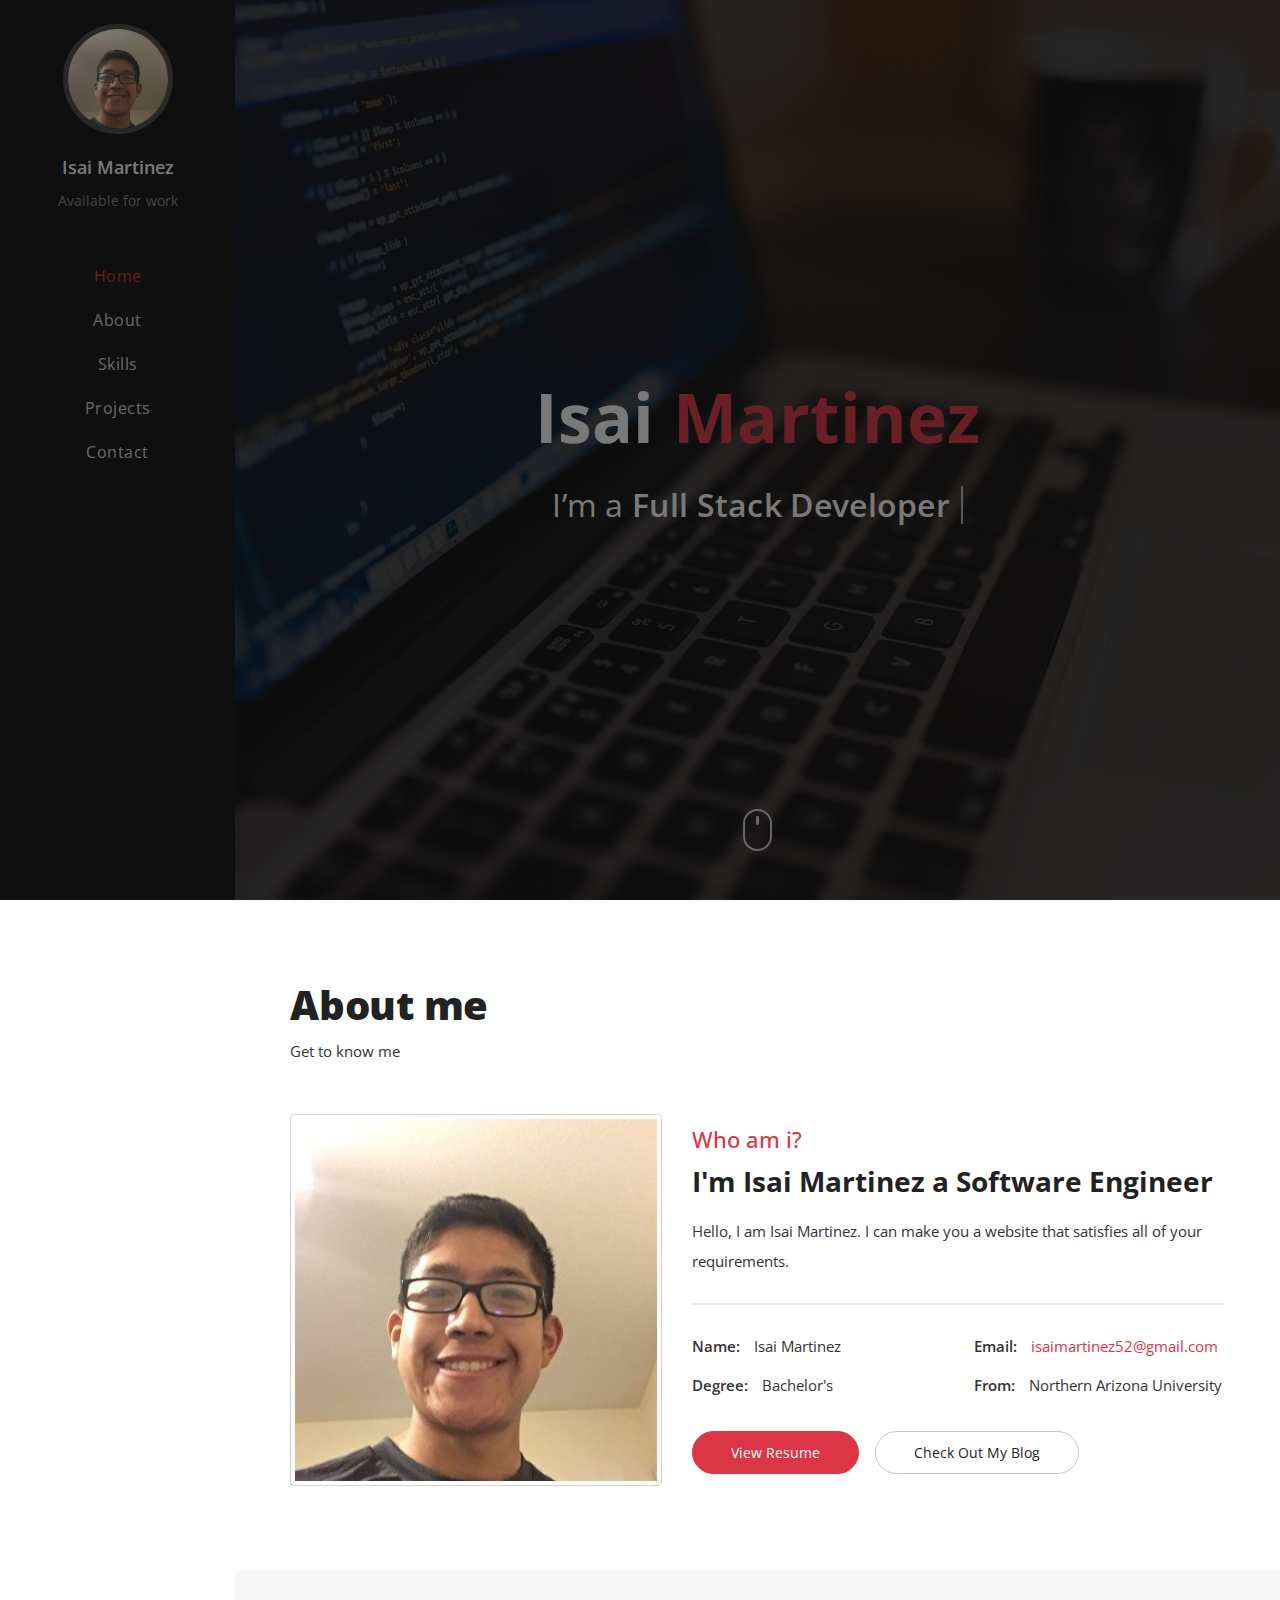
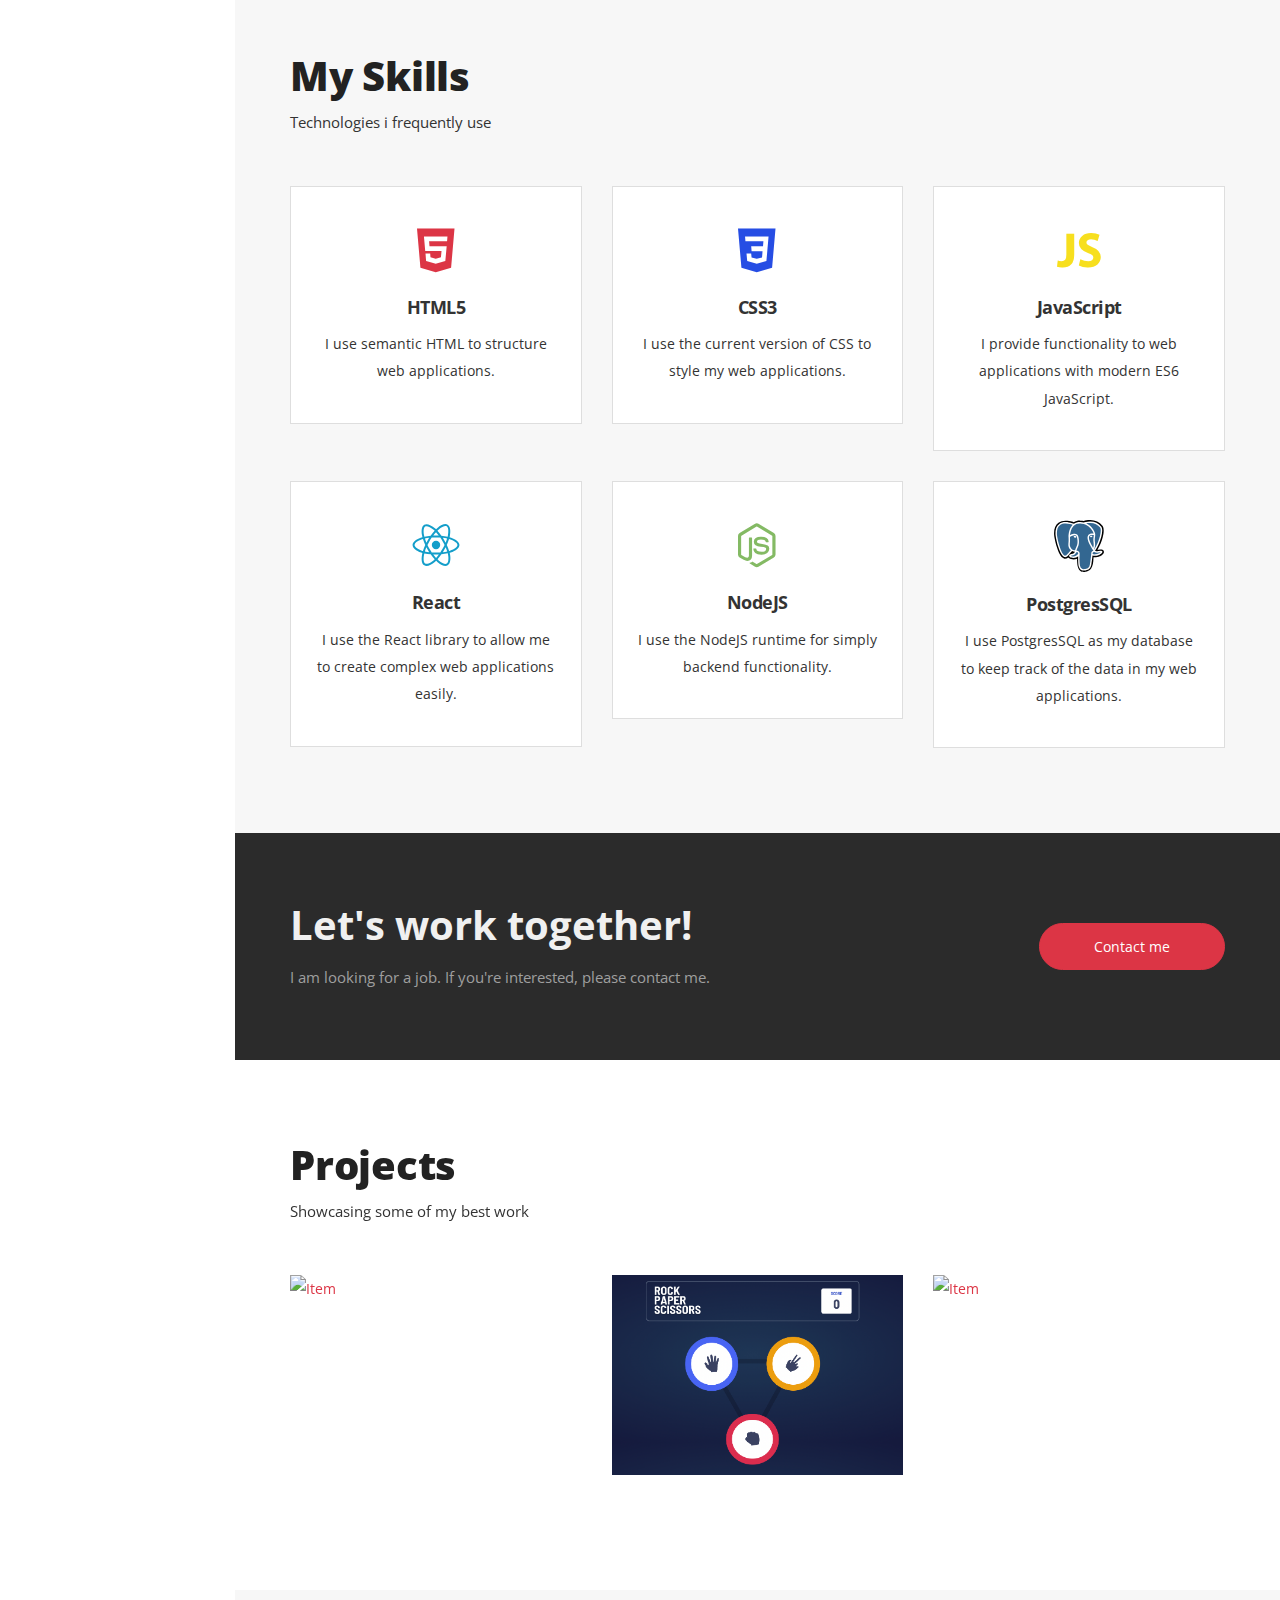
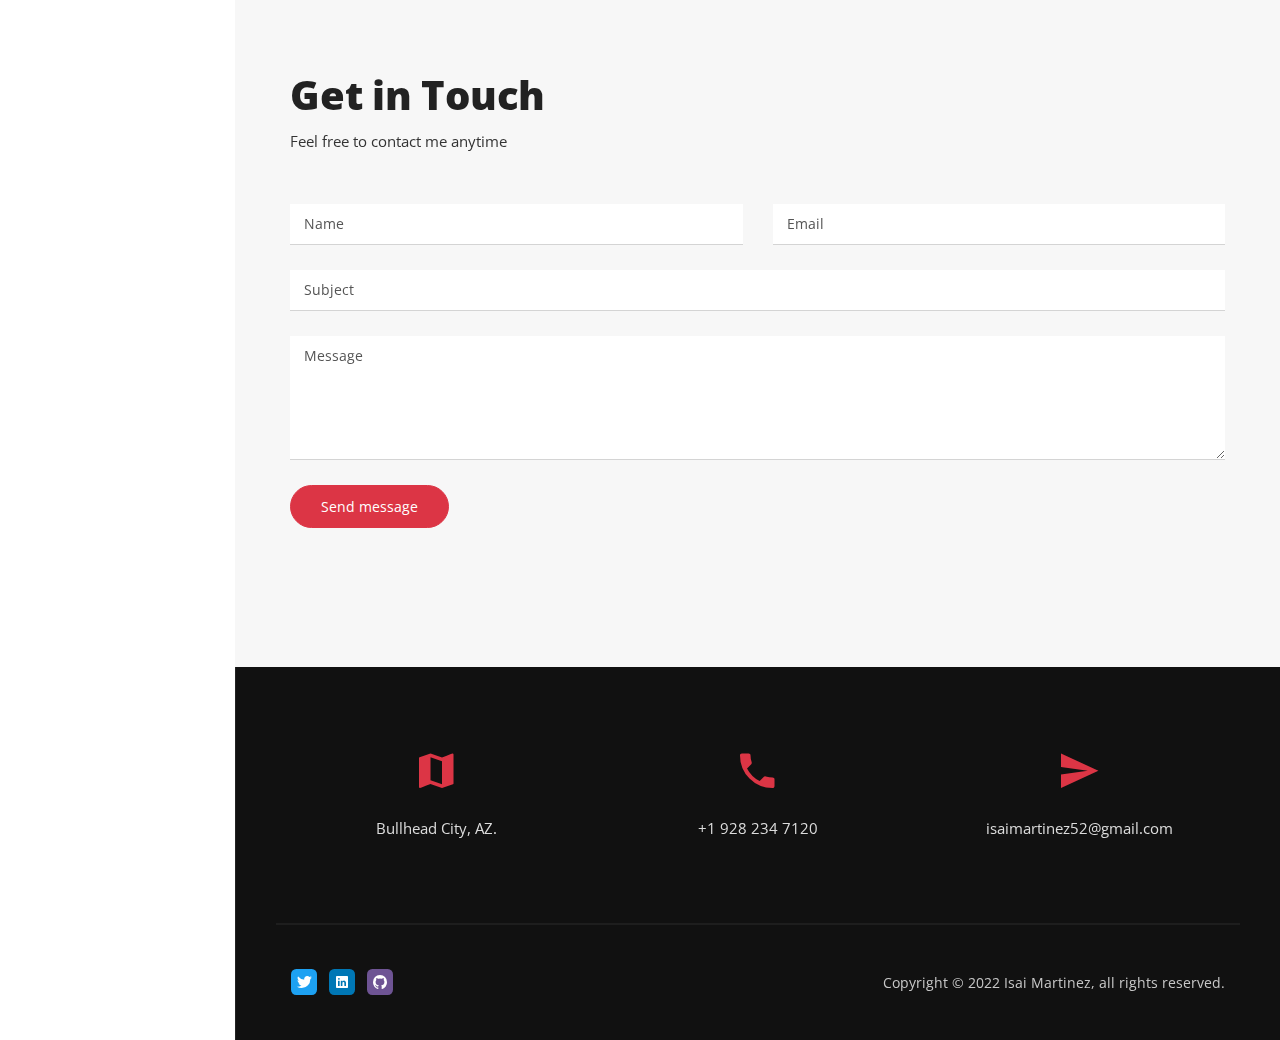
==== commit 4d0fea50: "made some optimizations" ====
--- a/index.html
+++ b/index.html
@@ -48,6 +48,7 @@
     <link rel="stylesheet" href="css/main.css" />
     <!-- CSS Color scheme-->
     <link id="color-scheme" rel="stylesheet" href="css/colors/main-red.css" />
+    <link rel="stylesheet" rel="stylesheet" href="css/custom.css" />
   </head>
 
   <body>
@@ -590,7 +591,7 @@
                       alt="Item"
                       src="img/project-3/p-3-2.png"
                     /><img
-                      class="img-fluid item-img"
+                      class="img-fluid item-img small"
                       alt="Item"
                       src="img/project-3/p-3-3.png"
                     />
@@ -714,7 +715,7 @@
                         Send message
                       </button>
                       <div
-                        class="form-control mt-3"
+                        class="form-control mt-3 recaptcha"
                         data-netlify-recaptcha="true"
                       ></div>
                       <p class="contact-feedback"></p>
@@ -793,11 +794,6 @@
     <script src="js/isotope.pkgd.min.js"></script>
     <script src="js/animatedModal.js"></script>
     <script src="js/owl.carousel.min.js"></script>
-    <script src="js/simplebar.min.js"></script>
-    <script src="js/jquery.mb.YTPlayer.min.js"></script>
-    <script src="js/particles.js"></script>
     <script src="js/main.js"></script>
-    <!-- Custom JS (Add your custom JS scripts to this file)-->
-    <script src="js/custom.js"></script>
   </body>
 </html>
--- a/css/custom.css
+++ b/css/custom.css
@@ -0,0 +1,9 @@
+.recaptcha {
+  background-color: transparent;
+  border: none;
+}
+
+.small {
+  max-height: 40vh;
+  object-fit: contain;
+}
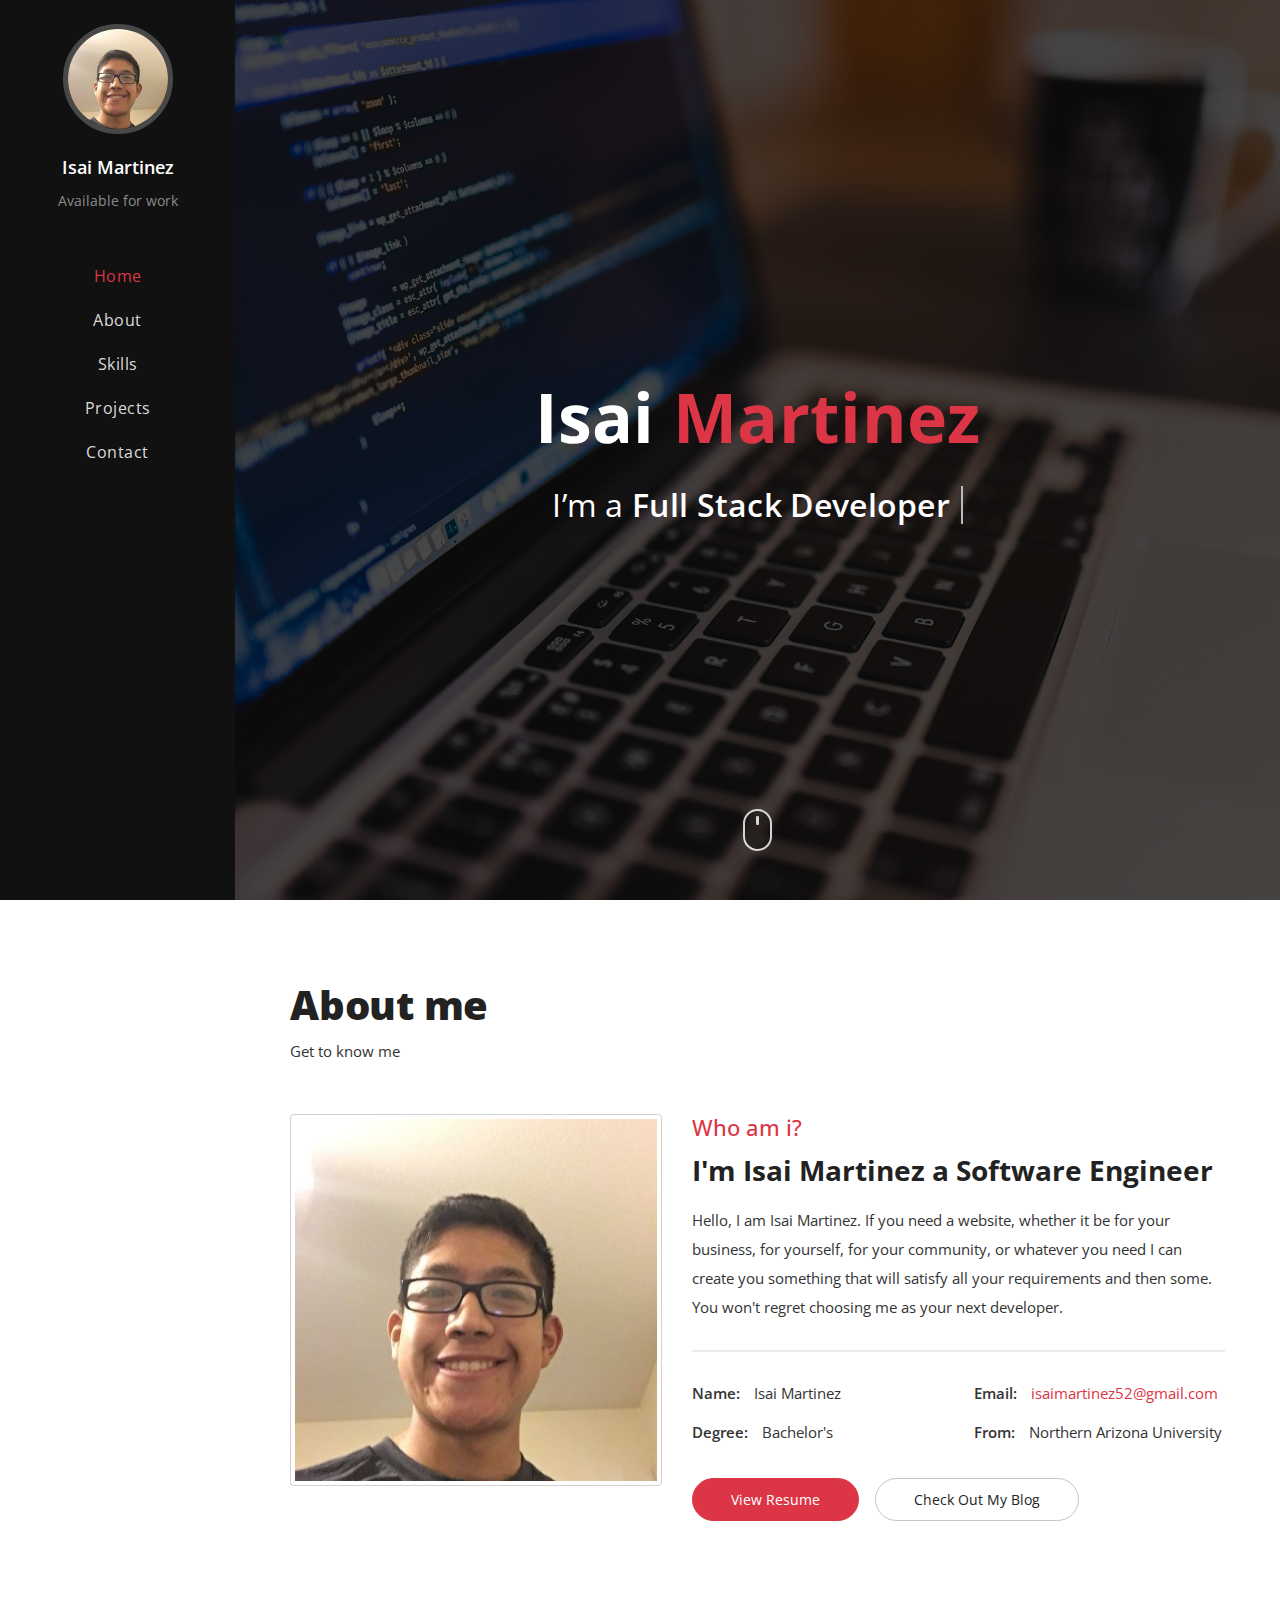
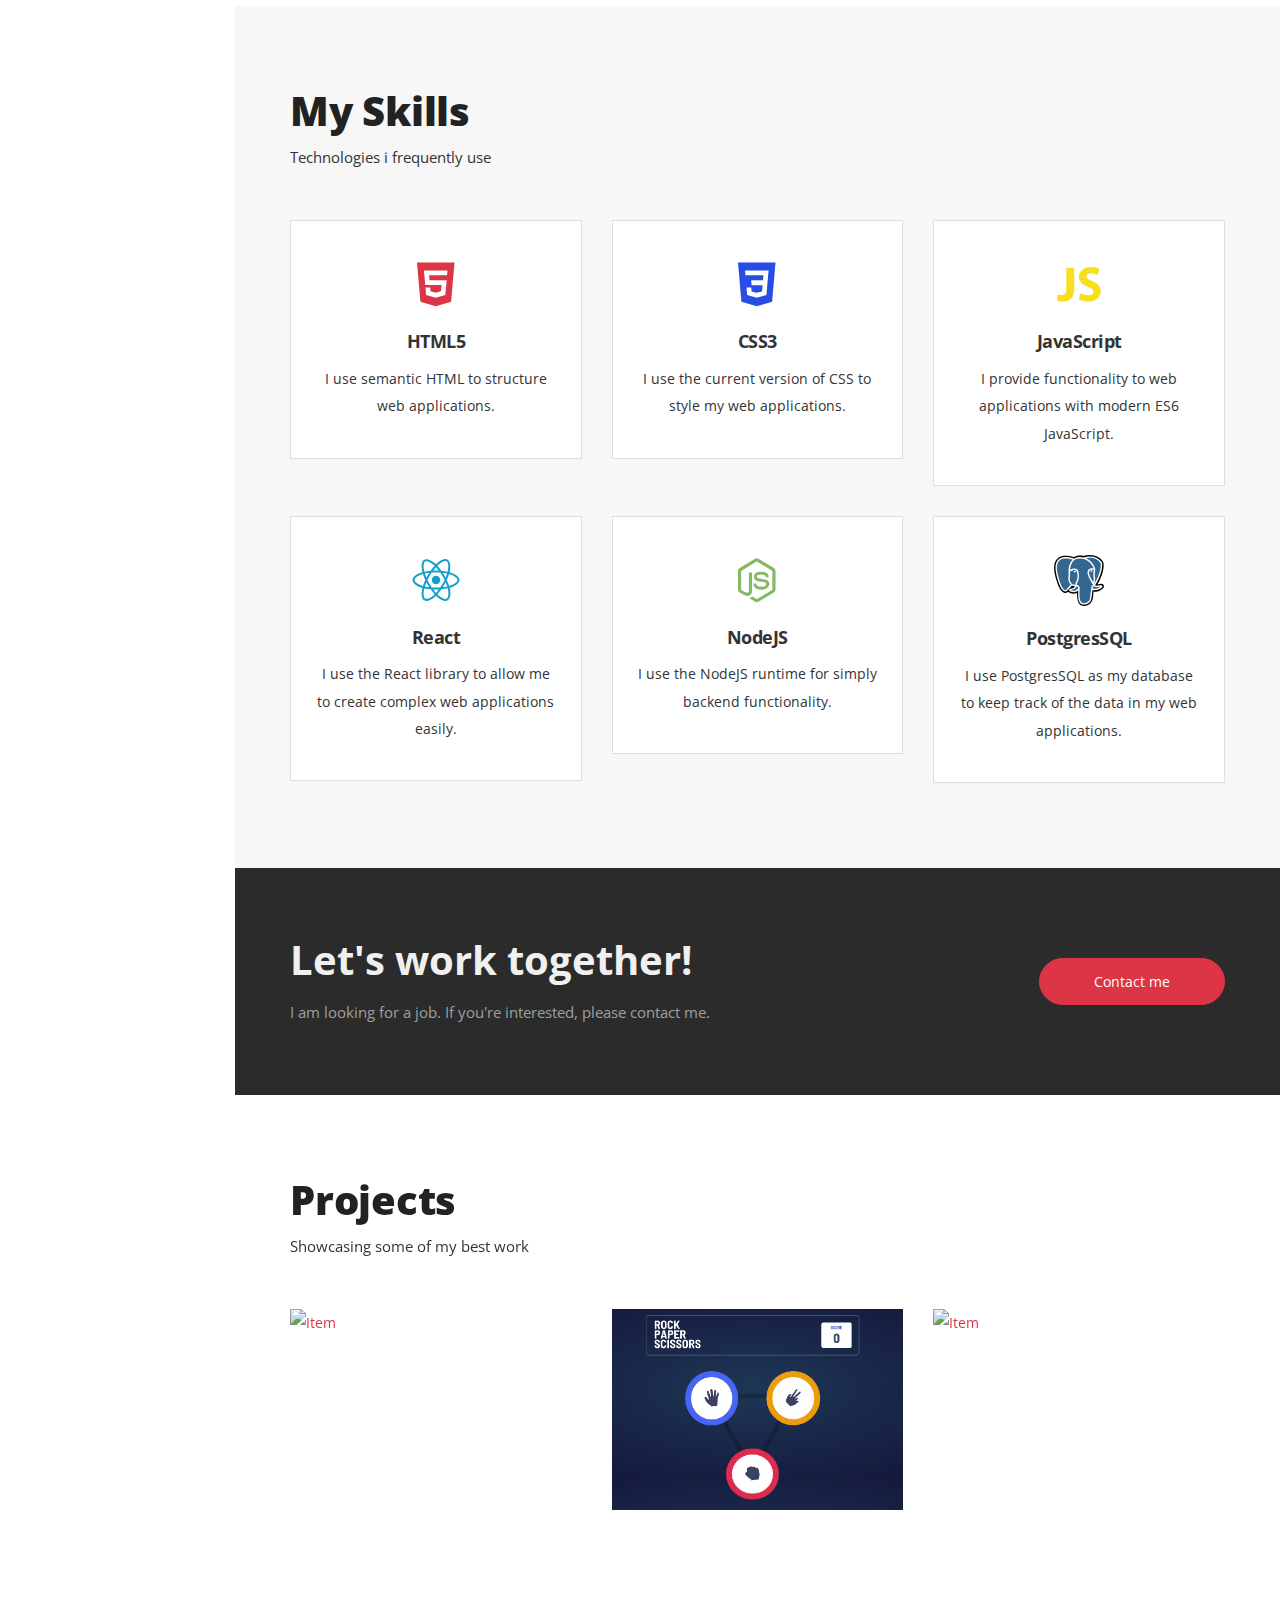
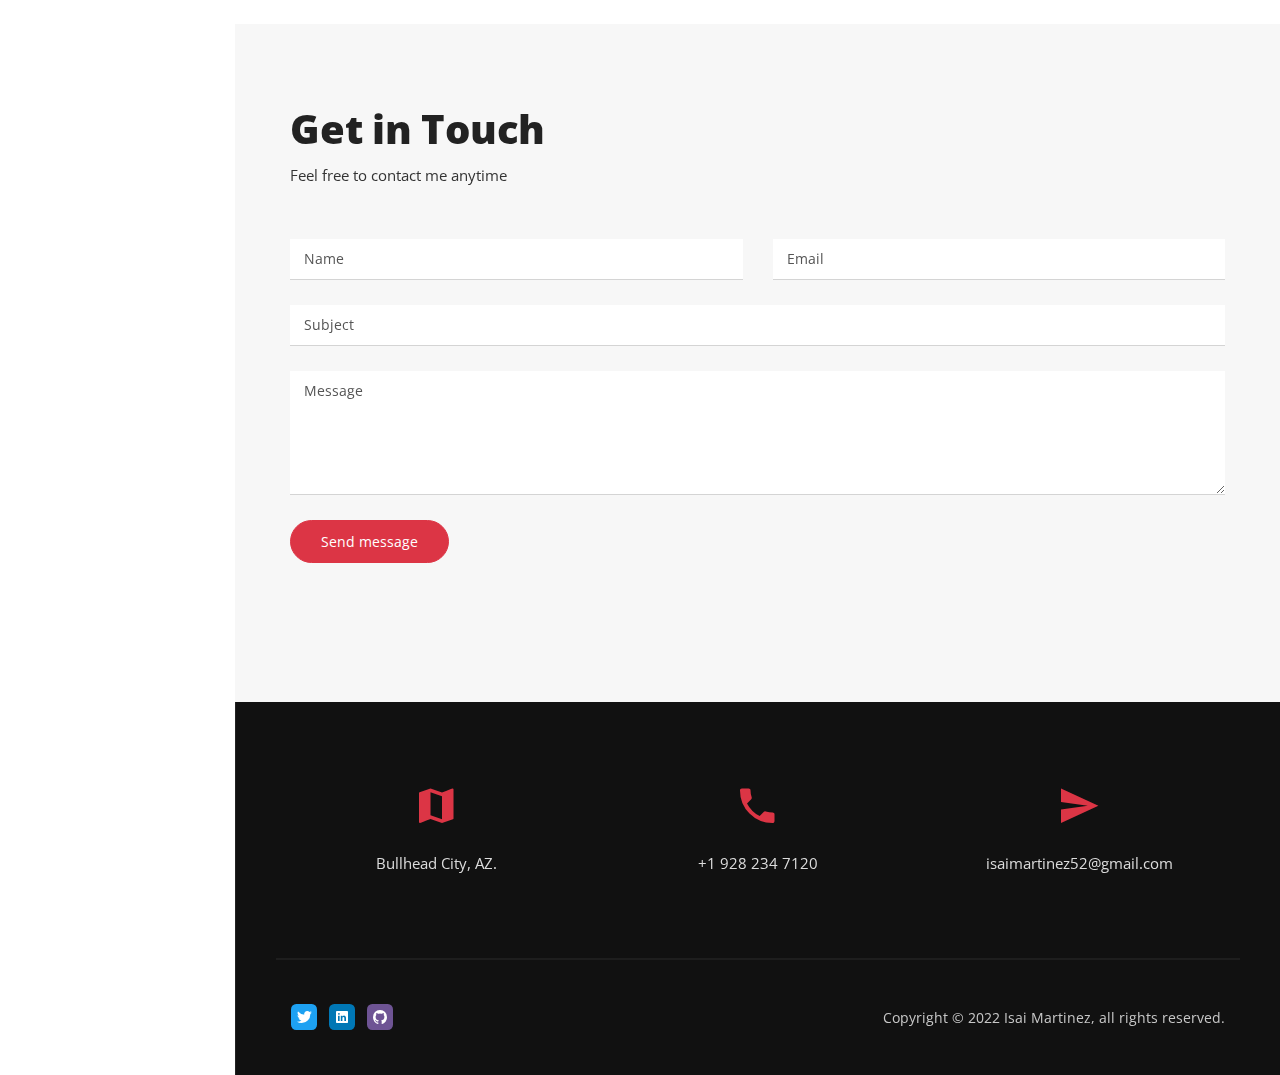
==== commit 7cca5046: "fixed loading issue" ====
--- a/index.html
+++ b/index.html
@@ -53,15 +53,7 @@
 
   <body>
     <!-- Preloader-->
-    <div class="preloader">
-      <div class="preloader-block">
-        <div class="preloader-icon">
-          <span class="loading-dot loading-dot-1"></span
-          ><span class="loading-dot loading-dot-2"></span
-          ><span class="loading-dot loading-dot-3"></span>
-        </div>
-      </div>
-    </div>
+
     <div class="main-wrapper">
       <!-- Sidebar-->
       <header>
@@ -180,8 +172,11 @@
                   </h6>
                   <div class="content-description">
                     <p>
-                      Hello, I am Isai Martinez. I can make you a website that
-                      satisfies all of your requirements.
+                      Hello, I am Isai Martinez. If you need a website, whether
+                      it be for your business, for yourself, for your community,
+                      or whatever you need I can create you something that will
+                      satisfy all your requirements and then some. You won't
+                      regret choosing me as your next developer.
                     </p>
                   </div>
                   <address class="content-info">
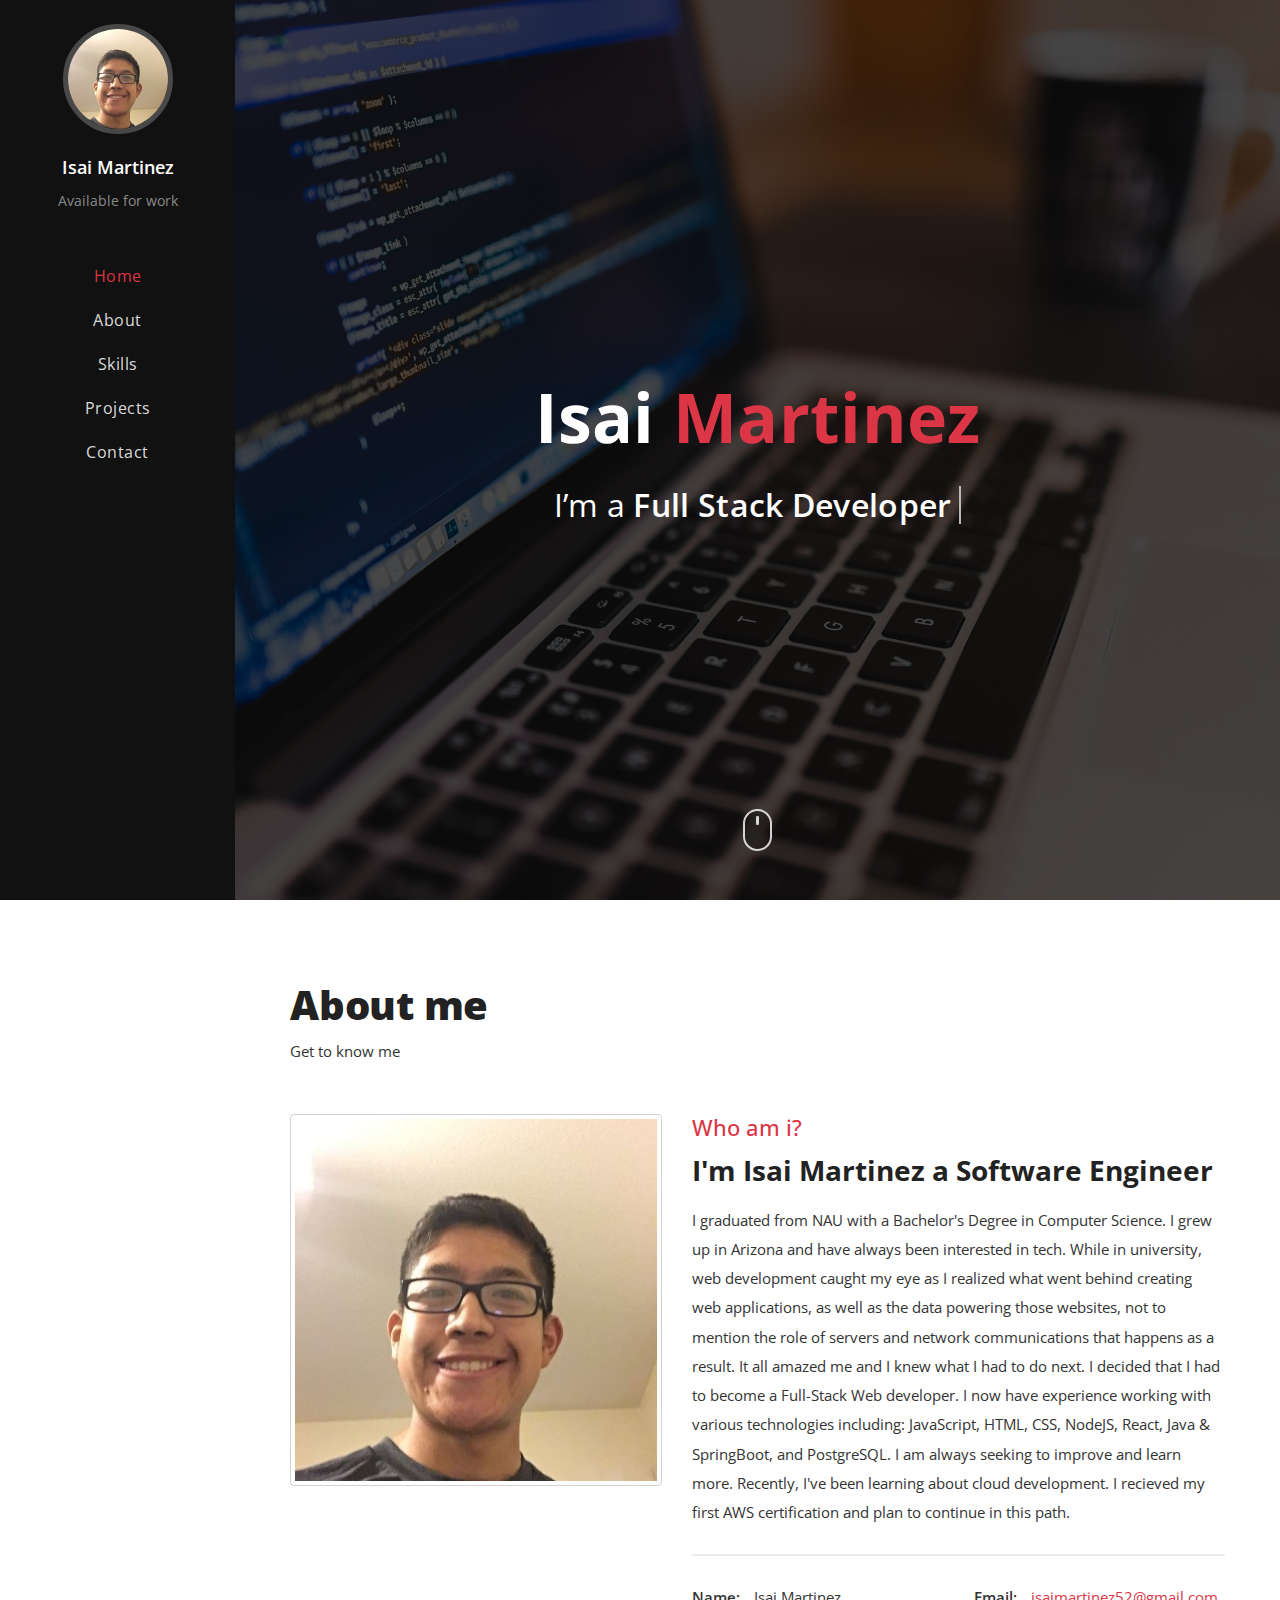
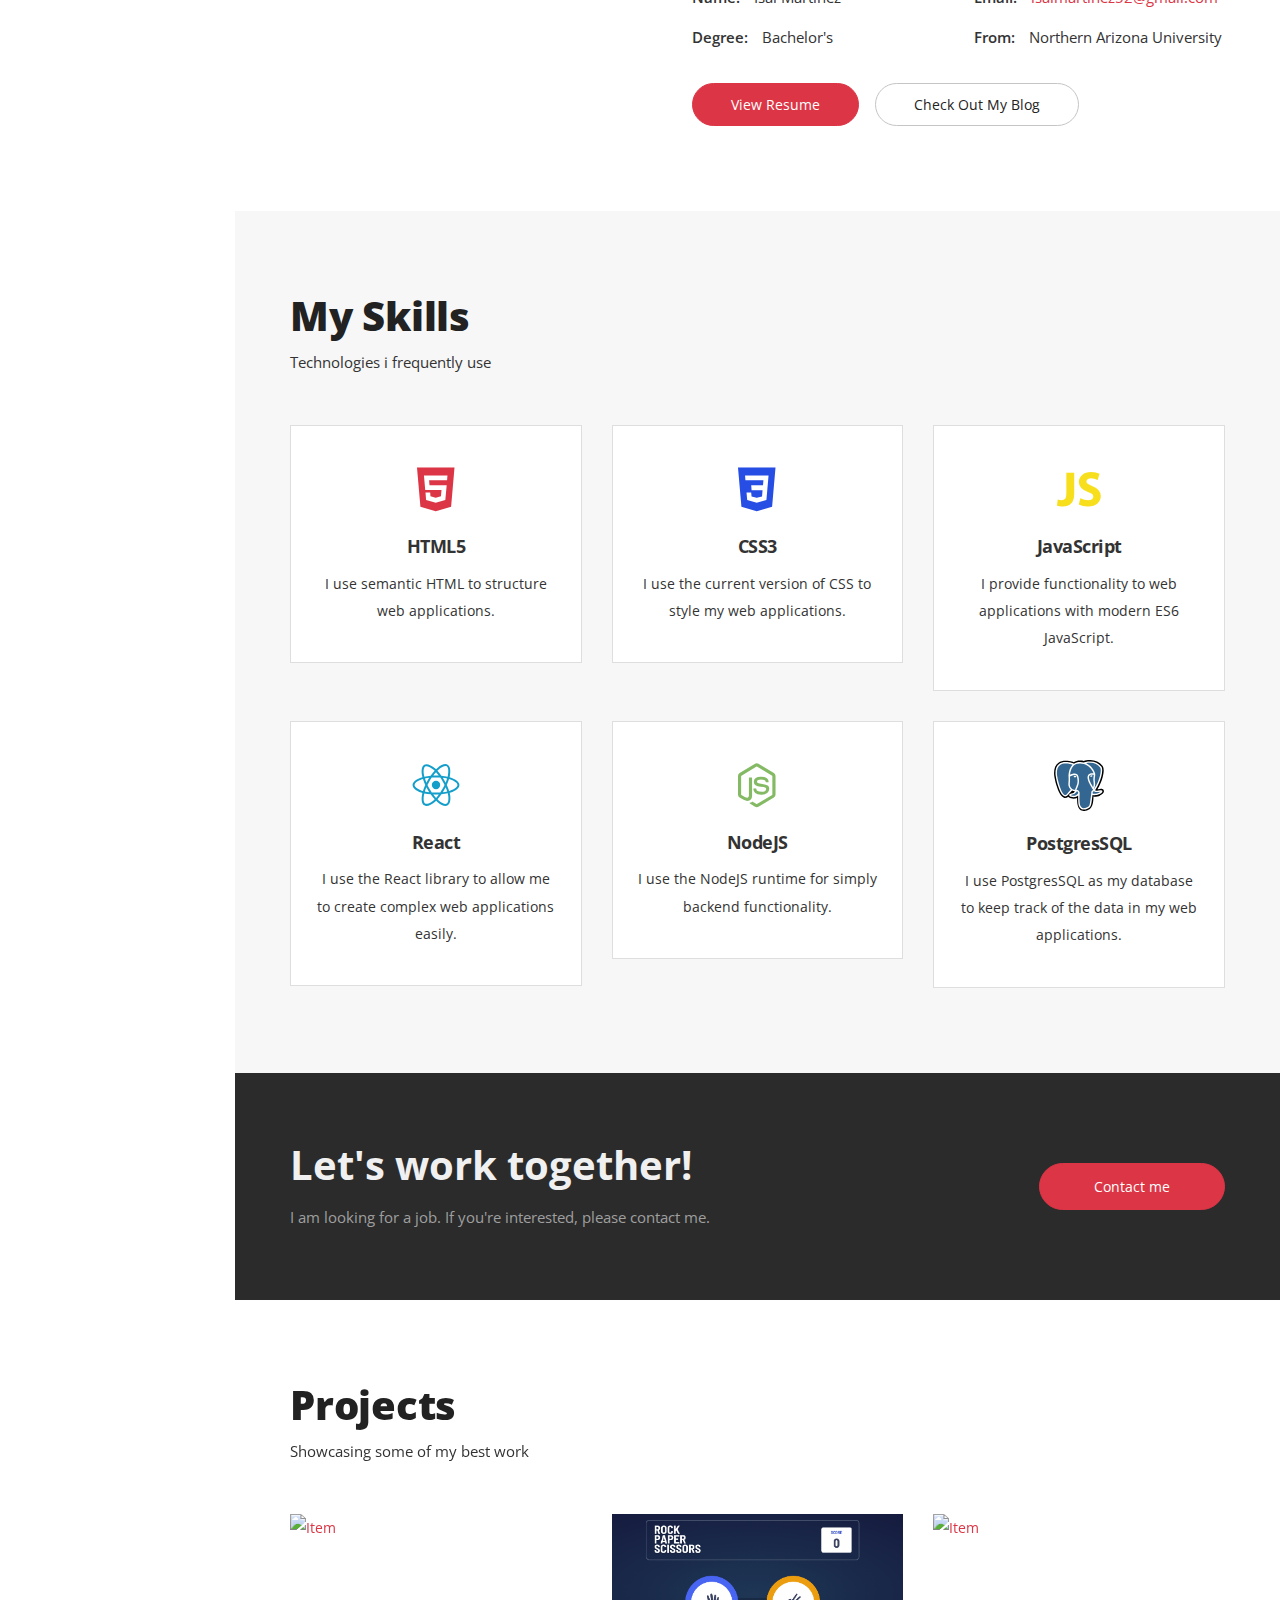
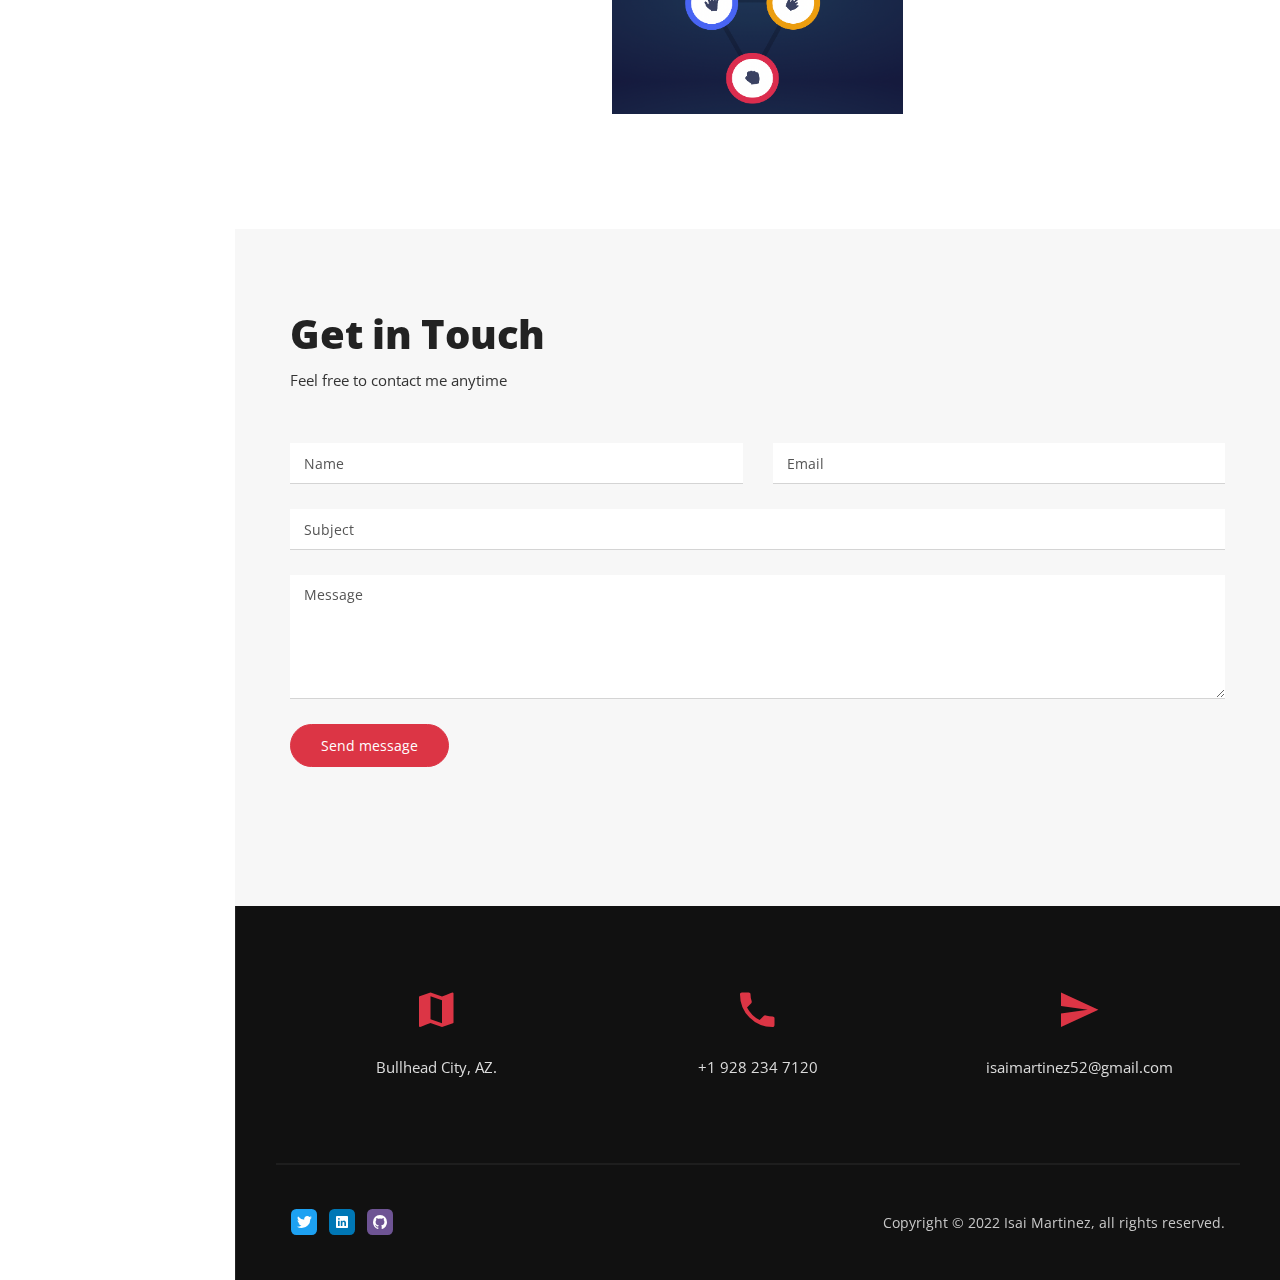
==== commit 328049b2: "Update index.html" ====
--- a/index.html
+++ b/index.html
@@ -172,11 +172,11 @@
                   </h6>
                   <div class="content-description">
                     <p>
-                      Hello, I am Isai Martinez. If you need a website, whether
-                      it be for your business, for yourself, for your community,
-                      or whatever you need I can create you something that will
-                      satisfy all your requirements and then some. You won't
-                      regret choosing me as your next developer.
+                     I graduated from NAU with a Bachelor's Degree in Computer Science. I grew up in Arizona and have always been interested in tech. While in university, web development caught my eye as I realized what went behind creating web applications, as well as the data powering those websites, not to mention the role of servers and network communications that happens as a result. It all amazed me and I knew what I had to do next.
+
+I decided that I had to become a Full-Stack Web developer. I now have experience working with various technologies including: JavaScript, HTML, CSS, NodeJS, React, Java & SpringBoot, and PostgreSQL. 
+
+I am always seeking to improve and learn more. Recently, I've been learning about cloud development. I recieved my first AWS certification and plan to continue in this path.
                     </p>
                   </div>
                   <address class="content-info">
